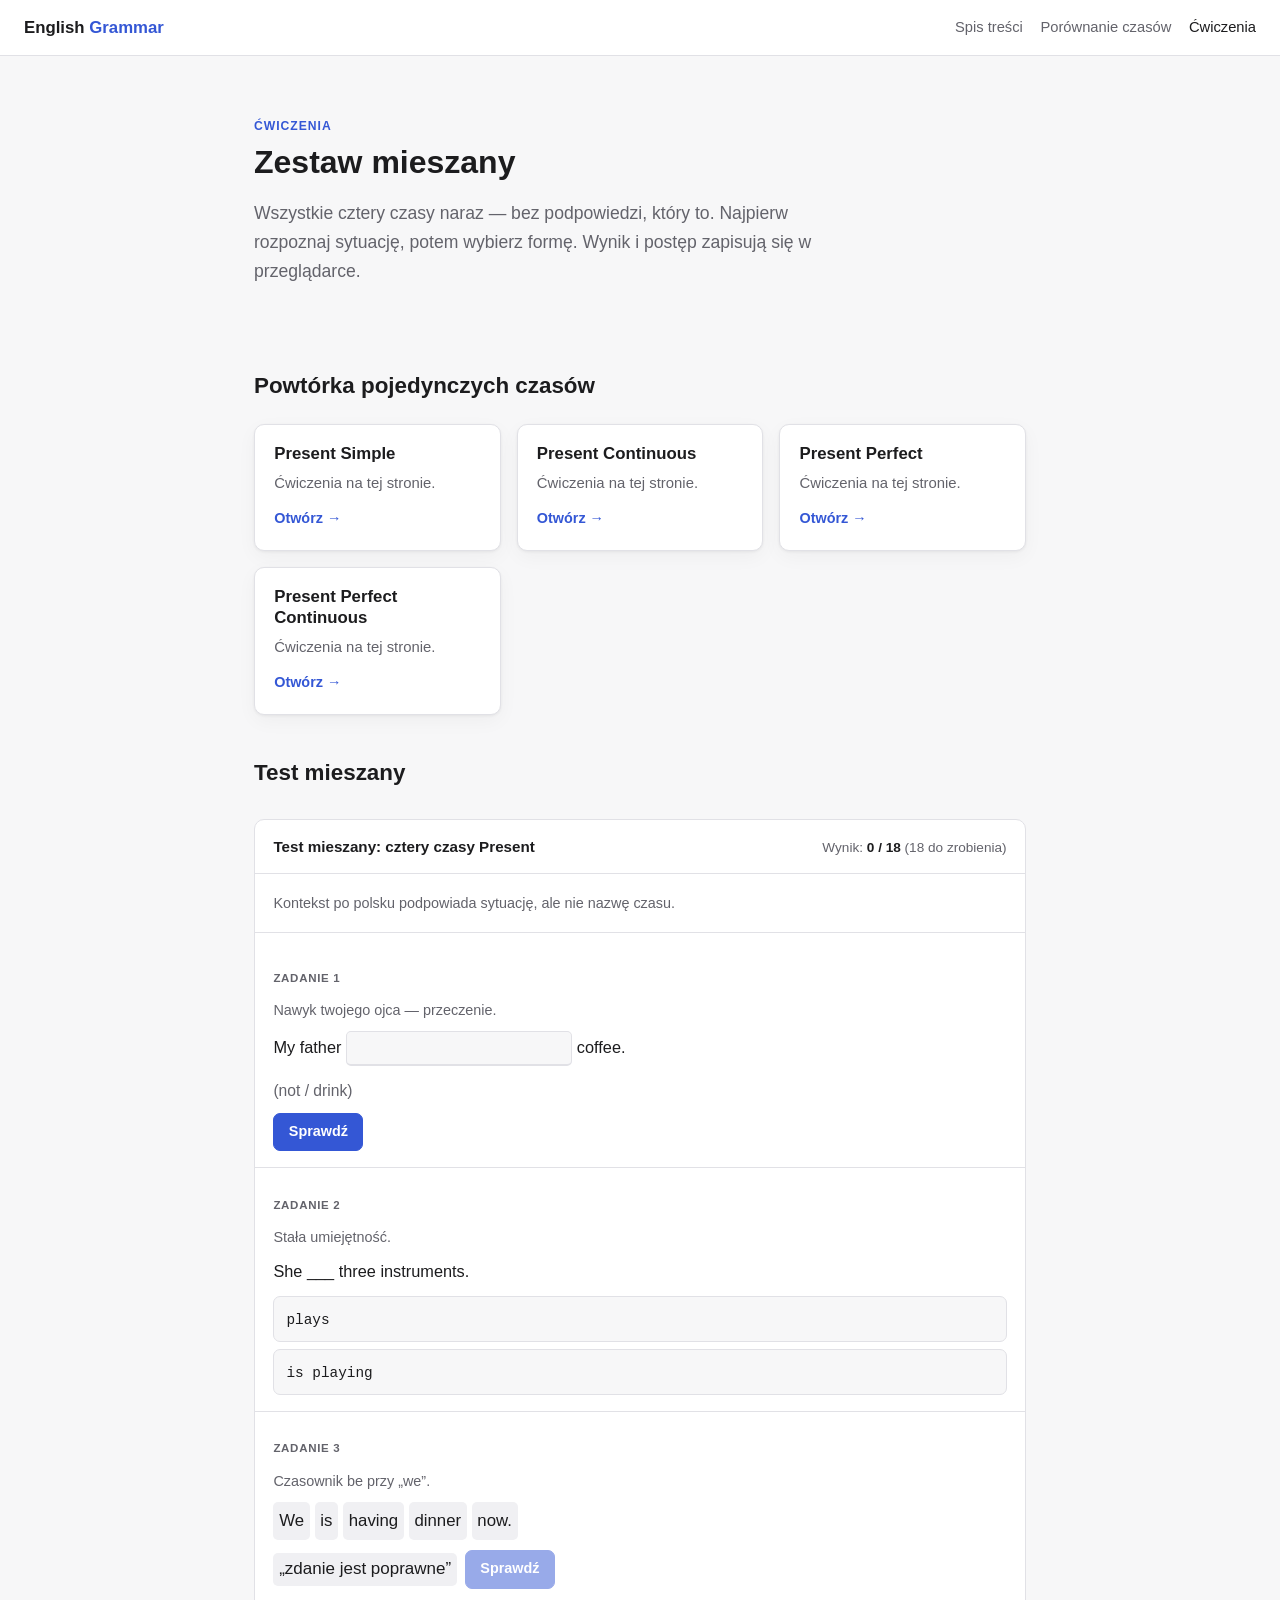
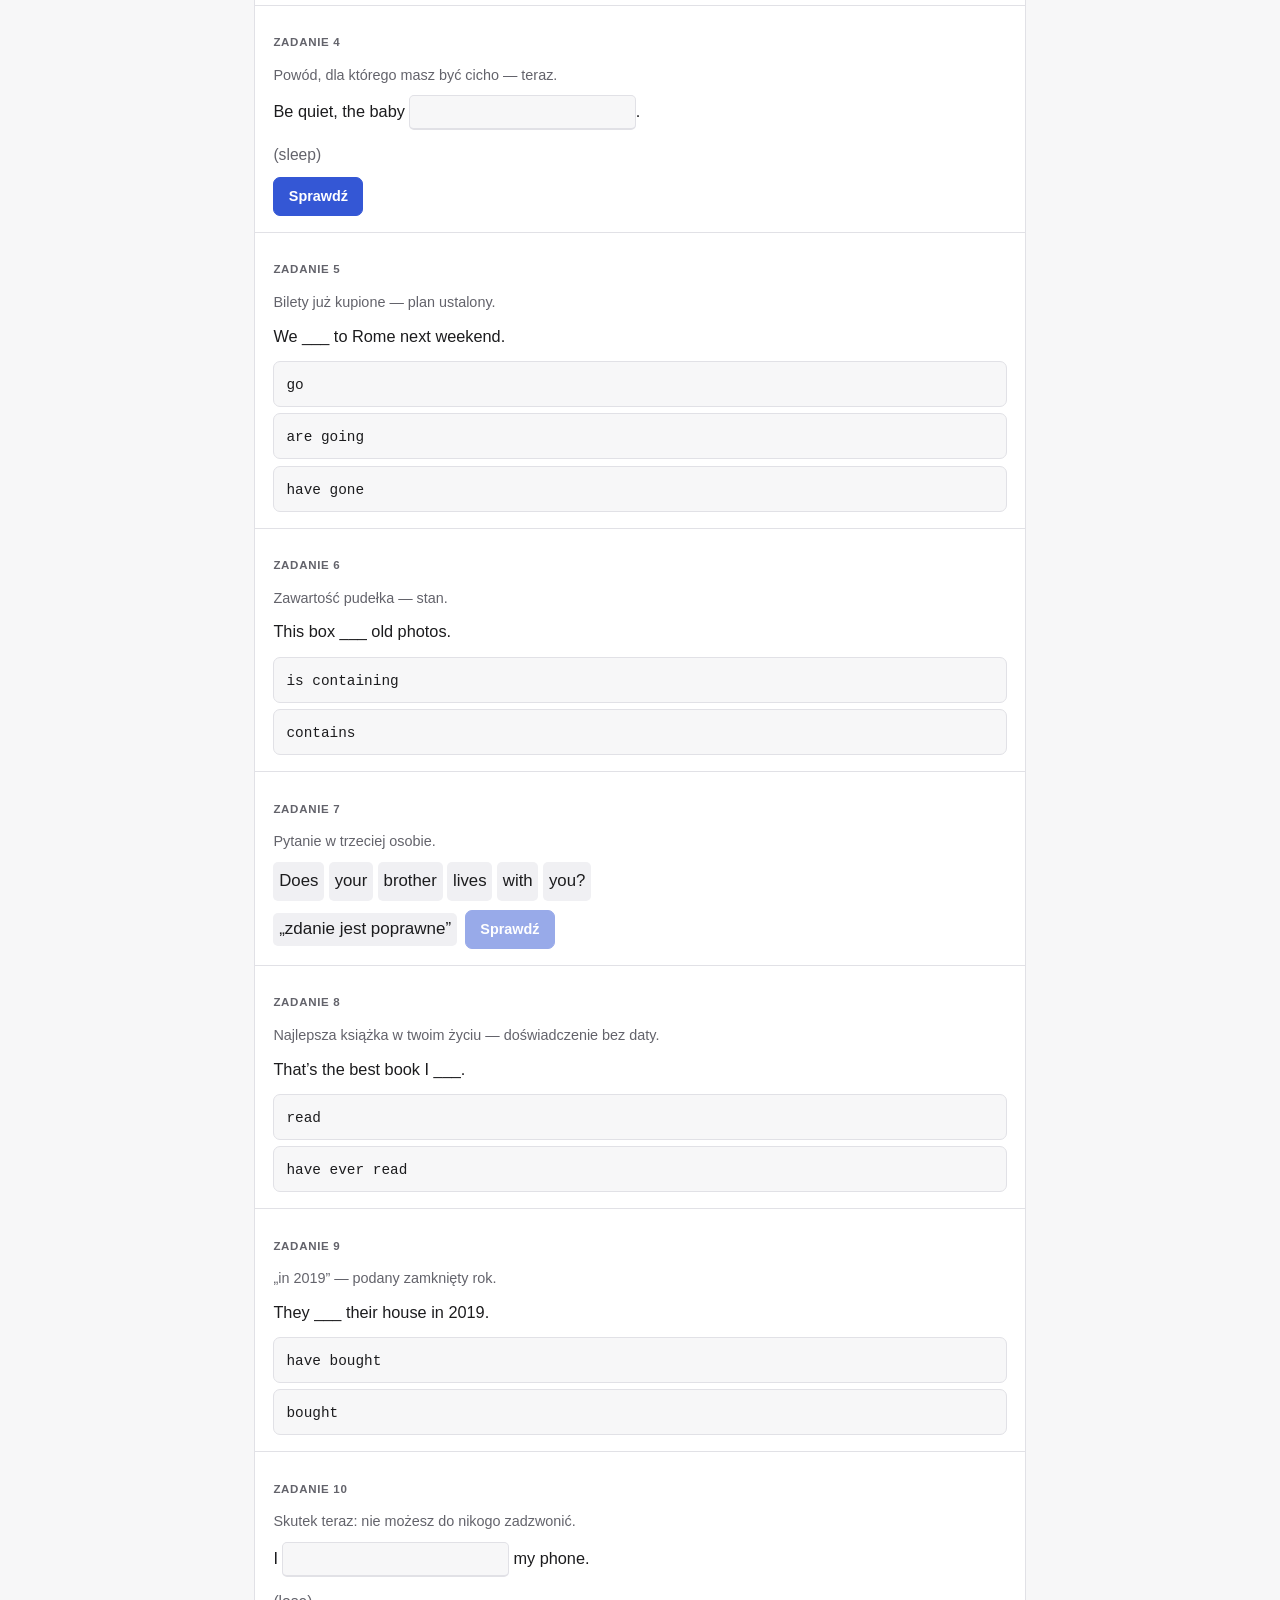
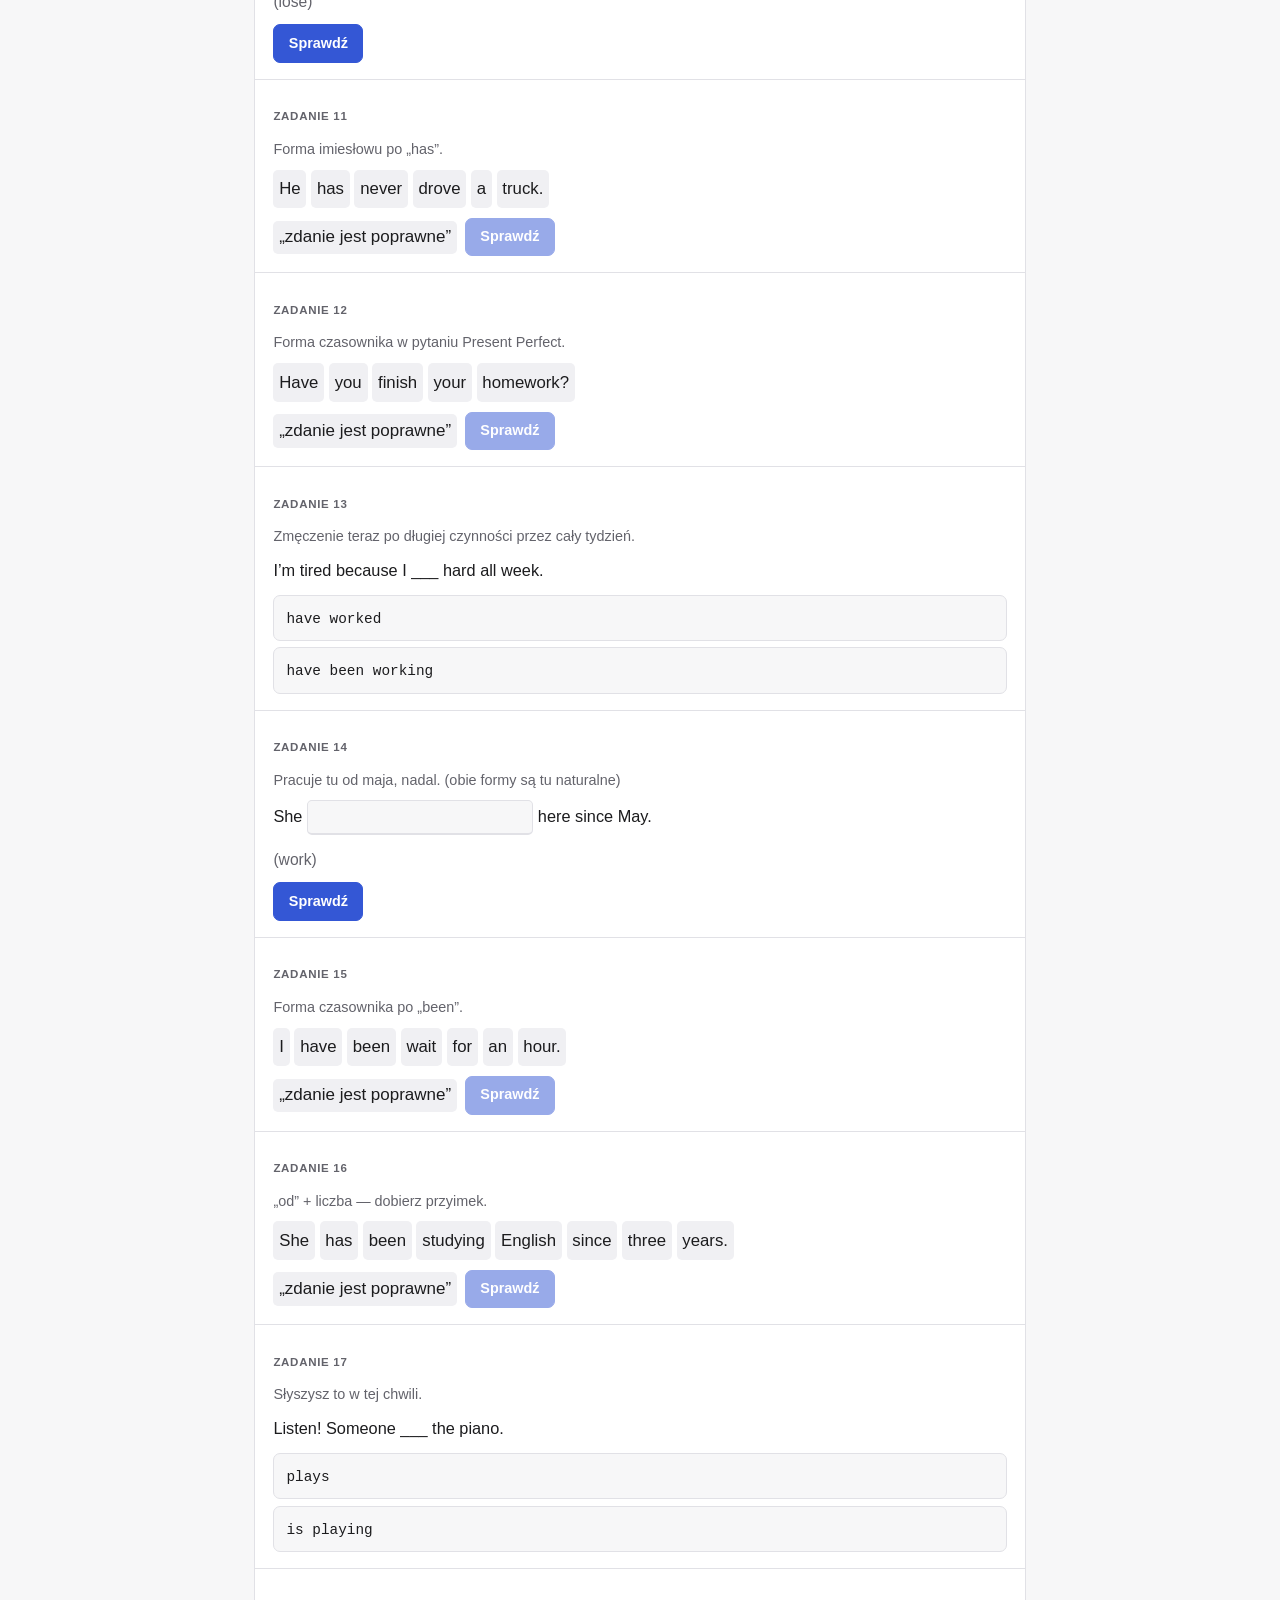
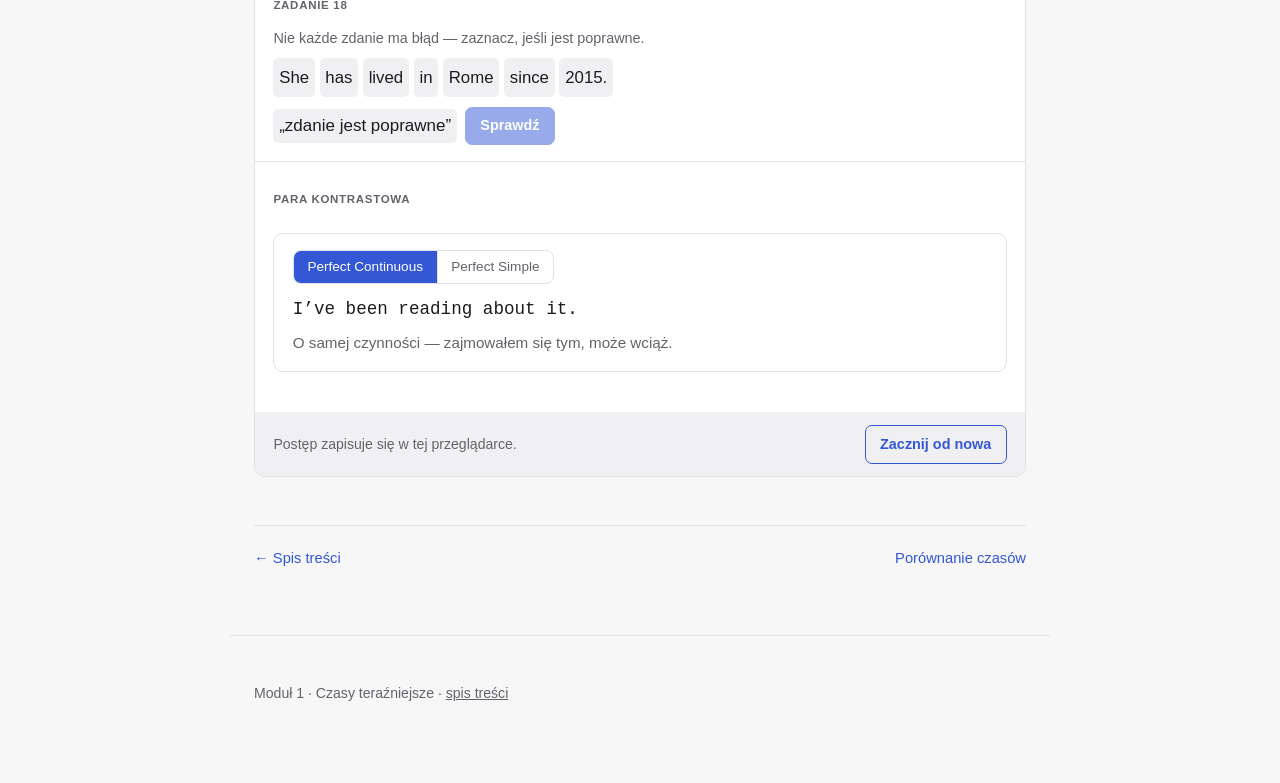
==== cwiczenia.html @ 11decdb0 "Initial: interactive Present tenses module (4 tenses + contrast + practice) Standalone static site f" ====
<!DOCTYPE html>
<html lang="pl">
<head>
<meta charset="UTF-8">
<meta name="viewport" content="width=device-width, initial-scale=1.0">
<title>Ćwiczenia — English Grammar</title>
<meta name="description" content="Zestaw mieszany z czterech czasów Present: luki, wybór czasu z kontekstu i wyłapywanie utrwalonych błędów, z wyjaśnieniem po każdej odpowiedzi.">
<link rel="stylesheet" href="assets/css/style.css">
</head>
<body>

<nav class="topnav">
  <a class="topnav__brand" href="index.html">English <span>Grammar</span></a>
  <div class="topnav__links">
    <a href="index.html">Spis treści</a>
    <a href="czasy/porownanie.html">Porównanie czasów</a>
    <a href="cwiczenia.html" aria-current="page">Ćwiczenia</a>
  </div>
</nav>

<header class="hero">
  <p class="eyebrow">Ćwiczenia</p>
  <h1>Zestaw mieszany</h1>
  <p class="lead">
    Wszystkie cztery czasy naraz — bez podpowiedzi, który to. Najpierw
    rozpoznaj sytuację, potem wybierz formę. Wynik i postęp zapisują się w
    przeglądarce.
  </p>
</header>

<main class="page">

  <h2>Powtórka pojedynczych czasów</h2>
  <div class="card-grid">
    <a class="card" href="czasy/present-simple.html"><h3>Present Simple</h3><p>Ćwiczenia na tej stronie.</p><span class="card__more">Otwórz →</span></a>
    <a class="card" href="czasy/present-continuous.html"><h3>Present Continuous</h3><p>Ćwiczenia na tej stronie.</p><span class="card__more">Otwórz →</span></a>
    <a class="card" href="czasy/present-perfect.html"><h3>Present Perfect</h3><p>Ćwiczenia na tej stronie.</p><span class="card__more">Otwórz →</span></a>
    <a class="card" href="czasy/present-perfect-continuous.html"><h3>Present Perfect Continuous</h3><p>Ćwiczenia na tej stronie.</p><span class="card__more">Otwórz →</span></a>
  </div>

  <h2>Test mieszany</h2>
  <div id="ex"></div>

  <nav class="site-nav">
    <a href="index.html">← Spis treści</a>
    <span class="site-nav__spacer"></span>
    <a href="czasy/porownanie.html">Porównanie czasów</a>
  </nav>

</main>

<footer>
  <p>Moduł 1 · Czasy teraźniejsze · <a href="index.html">spis treści</a></p>
</footer>

<script src="assets/js/timeline.js"></script>
<script src="assets/js/exercises.js"></script>
<script>
EG.mountExercises(document.getElementById('ex'), {
  id: 'mixed-present',
  title: 'Test mieszany: cztery czasy Present',
  intro: 'Kontekst po polsku podpowiada sytuację, ale nie nazwę czasu.',
  items: [
    {
      type: 'gap',
      ctx: 'Nawyk twojego ojca — przeczenie.',
      q: 'My father ___ coffee.',
      hint: '(not / drink)',
      answers: ['doesn’t drink', "doesn't drink", 'does not drink', 'doesnt drink'],
      why: 'Rutyna, trzecia osoba, przeczenie → doesn’t + bezokolicznik.'
    },
    {
      type: 'choice',
      ctx: 'Stała umiejętność.',
      q: 'She ___ three instruments.',
      options: ['plays', 'is playing'],
      answer: 0,
      why: 'Stała cecha, nie czynność w toku → Present Simple.'
    },
    {
      type: 'error',
      ctx: 'Czasownik be przy „we”.',
      sentence: 'We is having dinner now.',
      wrongIndex: 1,
      fix: 'are',
      why: 'we → are. („have dinner” = jeść — tu forma continuous jest w porządku.)'
    },
    {
      type: 'gap',
      ctx: 'Powód, dla którego masz być cicho — teraz.',
      q: 'Be quiet, the baby ___.',
      hint: '(sleep)',
      answers: ['is sleeping', "'s sleeping", 's sleeping'],
      why: 'Czynność w tej chwili → am/is/are + -ing.'
    },
    {
      type: 'choice',
      ctx: 'Bilety już kupione — plan ustalony.',
      q: 'We ___ to Rome next weekend.',
      options: ['go', 'are going', 'have gone'],
      answer: 1,
      why: 'Ustalony plan na najbliższą przyszłość → Present Continuous.'
    },
    {
      type: 'choice',
      ctx: 'Zawartość pudełka — stan.',
      q: 'This box ___ old photos.',
      options: ['is containing', 'contains'],
      answer: 1,
      why: '„contain” to czasownik stanowy — nigdy w formie -ing.'
    },
    {
      type: 'error',
      ctx: 'Pytanie w trzeciej osobie.',
      sentence: 'Does your brother lives with you?',
      wrongIndex: 3,
      fix: 'live',
      why: 'Po „Does” czasownik główny wraca do bezokolicznika bez -s.'
    },
    {
      type: 'choice',
      ctx: 'Najlepsza książka w twoim życiu — doświadczenie bez daty.',
      q: 'That’s the best book I ___.',
      options: ['read', 'have ever read'],
      answer: 1,
      why: 'Po konstrukcji „the best … (that) I …” z doświadczeniem życiowym → Present Perfect.'
    },
    {
      type: 'choice',
      ctx: '„in 2019” — podany zamknięty rok.',
      q: 'They ___ their house in 2019.',
      options: ['have bought', 'bought'],
      answer: 1,
      why: 'Określony moment w przeszłości → Past Simple.'
    },
    {
      type: 'gap',
      ctx: 'Skutek teraz: nie możesz do nikogo zadzwonić.',
      q: 'I ___ my phone.',
      hint: '(lose)',
      answers: ['have lost', "'ve lost", 've lost'],
      why: 'Liczy się skutek w tej chwili → Present Perfect. lose → lost (trzecia forma).'
    },
    {
      type: 'error',
      ctx: 'Forma imiesłowu po „has”.',
      sentence: 'He has never drove a truck.',
      wrongIndex: 3,
      fix: 'driven',
      why: 'drive → drove → driven. Po „has” trzecia forma: driven.'
    },
    {
      type: 'error',
      ctx: 'Forma czasownika w pytaniu Present Perfect.',
      sentence: 'Have you finish your homework?',
      wrongIndex: 2,
      fix: 'finished',
      why: 'Have + you + trzecia forma. „Have you finished…?”'
    },
    {
      type: 'choice',
      ctx: 'Zmęczenie teraz po długiej czynności przez cały tydzień.',
      q: 'I’m tired because I ___ hard all week.',
      options: ['have worked', 'have been working'],
      answer: 1,
      why: 'Nacisk na proces i długość + świeży skutek → Present Perfect Continuous.'
    },
    {
      type: 'gap',
      ctx: 'Pracuje tu od maja, nadal. (obie formy są tu naturalne)',
      q: 'She ___ here since May.',
      hint: '(work)',
      answers: ['has been working', "'s been working", 's been working', 'has worked', "'s worked", 's worked'],
      why: 'Z „work/live/study” + since obie formy są równoważne. Perfect Continuous podkreśla długość.'
    },
    {
      type: 'error',
      ctx: 'Forma czasownika po „been”.',
      sentence: 'I have been wait for an hour.',
      wrongIndex: 3,
      fix: 'waiting',
      why: 'have + been + -ing. „I have been waiting for an hour.”'
    },
    {
      type: 'error',
      ctx: '„od” + liczba — dobierz przyimek.',
      sentence: 'She has been studying English since three years.',
      wrongIndex: 5,
      fix: 'for',
      why: 'for + długość (for three years), since + punkt startu (since 2021).'
    },
    {
      type: 'choice',
      ctx: 'Słyszysz to w tej chwili.',
      q: 'Listen! Someone ___ the piano.',
      options: ['plays', 'is playing'],
      answer: 1,
      why: 'Czynność słyszana teraz → Present Continuous.'
    },
    {
      type: 'error',
      ctx: 'Nie każde zdanie ma błąd — zaznacz, jeśli jest poprawne.',
      sentence: 'She has lived in Rome since 2015.',
      wrongIndex: -1,
      why: 'Poprawne: Present Perfect z „since” dla stanu, który zaczął się w przeszłości i trwa do teraz.'
    },
    {
      type: 'contrast',
      a: { sentence: 'I’ve been reading about it.', meaning: 'O samej czynności — zajmowałem się tym, może wciąż.' },
      b: { sentence: 'I’ve read about it.', meaning: 'Skończone — wiem to, mam wiedzę.' },
      labels: ['Perfect Continuous', 'Perfect Simple']
    }
  ]
});
</script>

</body>
</html>
---- assets/css/style.css ----
/* english-grammar — wspólny arkusz stylów.
 *
 * Czyste statyczne strony, bez build stepu. Ładowany przez każdą stronę
 * jako <link rel="stylesheet" href=".../assets/css/style.css">.
 *
 * Paleta light-first; pełny wariant dark w @media (prefers-color-scheme).
 * Nazwy tokenów zgodne z kontraktem rodziny `learning-materials`
 * (--text, --text-muted, --border, --accent, --bg-elevated, --radius) na
 * wypadek pożyczenia widgetu w przyszłości — ale to nasz plik, nie tamten.
 *
 * Zasada języka: interfejs i wyjaśnienia po polsku, materiał angielski w
 * elementach z lang="en" (blok .eg, tokeny w ćwiczeniach). Nie ma
 * przełącznika PL/EN — obie warstwy są widoczne naraz.
 */

:root {
  --bg: #f7f7f8;
  --bg-elevated: #ffffff;
  --bg-sunken: #f0f0f3;
  --text: #1c1c1e;
  --text-muted: #63636b;
  --border: #e1e1e6;
  --accent: #3457d5;
  --accent-soft: #e7ecfd;
  --good: #1f7a3d;
  --good-soft: #e3f3e9;
  --bad: #c0392b;
  --bad-soft: #fbe9e6;
  --warn: #9a6a12;
  --warn-soft: #fbf1dd;
  --code-bg: #eeeef2;
  --radius: 10px;
  --shadow: 0 1px 3px rgba(0, 0, 0, .06), 0 6px 20px rgba(0, 0, 0, .04);
}

@media (prefers-color-scheme: dark) {
  :root {
    --bg: #141416;
    --bg-elevated: #1d1d21;
    --bg-sunken: #17171a;
    --text: #ececee;
    --text-muted: #a3a3ac;
    --border: #333338;
    --accent: #8098ff;
    --accent-soft: #232a49;
    --good: #5fcf82;
    --good-soft: #17301f;
    --bad: #ff7c70;
    --bad-soft: #34211e;
    --warn: #e0b050;
    --warn-soft: #2f2718;
    --code-bg: #26262b;
    --shadow: 0 1px 3px rgba(0, 0, 0, .3), 0 6px 20px rgba(0, 0, 0, .25);
  }
}

* { box-sizing: border-box; }

html { scroll-behavior: smooth; }

body {
  margin: 0;
  background: var(--bg);
  color: var(--text);
  font-family: -apple-system, "Segoe UI", Roboto, Helvetica, Arial, sans-serif;
  line-height: 1.65;
  font-size: 17px;
  -webkit-text-size-adjust: 100%;
}

a { color: var(--accent); }
a:hover { text-decoration: underline; }

h1, h2, h3 { line-height: 1.25; }

code {
  background: var(--code-bg);
  border-radius: 4px;
  padding: 0.1em 0.4em;
  font-family: "SF Mono", Menlo, Consolas, "Liberation Mono", monospace;
  font-size: 0.86em;
}

:lang(en) { font-style: normal; }

/* ---------- Top navigation ---------- */
.topnav {
  position: sticky;
  top: 0;
  z-index: 50;
  display: flex;
  align-items: center;
  justify-content: space-between;
  gap: 0.6rem 1.25rem;
  padding: 0.85rem 1.5rem;
  background: var(--bg-elevated);
  border-bottom: 1px solid var(--border);
  flex-wrap: wrap;
}

.topnav__brand {
  font-weight: 700;
  text-decoration: none;
  color: var(--text);
  font-size: 1.05rem;
}

.topnav__brand span { color: var(--accent); }

.topnav__links {
  display: flex;
  gap: 1.1rem;
  font-size: 0.92rem;
  flex-wrap: wrap;
}

.topnav__links a {
  color: var(--text-muted);
  text-decoration: none;
}

.topnav__links a:hover,
.topnav__links a[aria-current="page"] { color: var(--text); }

/* ---------- Layout ---------- */
.hero {
  max-width: 820px;
  margin: 0 auto;
  padding: 3rem 1.5rem 1rem;
}

.hero h1 {
  font-size: 2rem;
  margin: 0 0 0.6rem;
}

.lead {
  font-size: 1.1rem;
  color: var(--text-muted);
  max-width: 62ch;
}

.eyebrow {
  display: inline-block;
  font-size: 0.76rem;
  text-transform: uppercase;
  letter-spacing: 0.08em;
  color: var(--accent);
  font-weight: 700;
  margin-bottom: 0.35rem;
}

.page {
  max-width: 820px;
  margin: 0 auto;
  padding: 0.5rem 1.5rem 4rem;
}

.page h2 {
  font-size: 1.4rem;
  margin-top: 2.75rem;
}

.page h3 {
  font-size: 1.08rem;
  margin-top: 1.75rem;
}

.muted { color: var(--text-muted); }

hr {
  border: 0;
  border-top: 1px solid var(--border);
  margin: 2.5rem 0;
}

/* ---------- Cards (table of contents) ---------- */
.card-grid {
  display: grid;
  grid-template-columns: repeat(auto-fit, minmax(240px, 1fr));
  gap: 1rem;
  margin: 1.5rem 0;
}

.card {
  display: flex;
  flex-direction: column;
  background: var(--bg-elevated);
  border: 1px solid var(--border);
  border-radius: var(--radius);
  padding: 1.2rem;
  box-shadow: var(--shadow);
  text-decoration: none;
  color: inherit;
}

a.card:hover {
  border-color: var(--accent);
  text-decoration: none;
}

.card h3 {
  margin: 0 0 0.35rem;
  font-size: 1.05rem;
}

.card p {
  margin: 0;
  font-size: 0.93rem;
  color: var(--text-muted);
}

.card .card__more {
  margin-top: auto;
  padding-top: 0.75rem;
  color: var(--accent);
  font-size: 0.9rem;
  font-weight: 600;
}

.badge {
  display: inline-block;
  font-size: 0.68rem;
  text-transform: uppercase;
  letter-spacing: 0.05em;
  background: var(--accent-soft);
  color: var(--accent);
  padding: 0.15rem 0.55rem;
  border-radius: 999px;
  margin-bottom: 0.55rem;
  align-self: flex-start;
}

/* ---------- English example block ---------- */
.eg {
  margin: 0.9rem 0;
  padding: 0.7rem 0.95rem;
  background: var(--accent-soft);
  border-left: 3px solid var(--accent);
  border-radius: 0 6px 6px 0;
}

.eg + .eg { margin-top: 0.4rem; }

.eg__tag {
  display: inline-block;
  font-size: 0.62rem;
  font-weight: 700;
  letter-spacing: 0.06em;
  color: var(--accent);
  border: 1px solid currentColor;
  border-radius: 3px;
  padding: 0 0.25rem;
  margin-right: 0.5rem;
  vertical-align: 0.12em;
}

.eg [lang="en"] { font-size: 1.03rem; }

.eg__pl {
  display: block;
  margin-top: 0.2rem;
  font-size: 0.85rem;
  color: var(--text-muted);
}

.eg mark {
  background: transparent;
  color: inherit;
  font-weight: 700;
  border-bottom: 2px solid var(--accent);
}

/* ---------- Rule / pitfall callouts ---------- */
.rule,
.pitfall {
  margin: 1.5rem 0;
  padding: 0.9rem 1.1rem;
  border-radius: var(--radius);
  border: 1px solid var(--border);
  border-left-width: 4px;
}

.rule {
  background: var(--bg-elevated);
  border-left-color: var(--accent);
}

.pitfall {
  background: var(--warn-soft);
  border-left-color: var(--warn);
}

.rule__label,
.pitfall__label {
  margin: 0 0 0.4rem;
  font-size: 0.72rem;
  font-weight: 700;
  text-transform: uppercase;
  letter-spacing: 0.07em;
}

.rule__label { color: var(--accent); }
.pitfall__label { color: var(--warn); }

.rule p:last-child,
.pitfall p:last-child { margin-bottom: 0; }

.bad {
  color: var(--bad);
  text-decoration: line-through;
  text-decoration-thickness: 1px;
}

.good {
  color: var(--good);
  font-weight: 600;
}

.pitfall__why {
  font-size: 0.9rem;
  color: var(--text-muted);
  margin-top: 0.5rem;
}

/* ---------- Form tables ---------- */
.form-table {
  margin: 1.25rem 0;
  overflow-x: auto;
  border: 1px solid var(--border);
  border-radius: var(--radius);
}

.form-table table {
  border-collapse: collapse;
  width: 100%;
  min-width: 460px;
  font-size: 0.95rem;
}

.form-table th,
.form-table td {
  text-align: left;
  padding: 0.6rem 0.85rem;
  border-bottom: 1px solid var(--border);
}

.form-table thead th {
  background: var(--bg-sunken);
  font-size: 0.78rem;
  text-transform: uppercase;
  letter-spacing: 0.05em;
  color: var(--text-muted);
}

.form-table tbody tr:last-child td { border-bottom: 0; }

.form-table td[lang="en"],
.form-table th[lang="en"] {
  font-family: "SF Mono", Menlo, Consolas, "Liberation Mono", monospace;
  font-size: 0.88rem;
}

.form-table mark {
  background: var(--accent-soft);
  color: var(--accent);
  border-radius: 3px;
  padding: 0 0.2em;
  font-weight: 700;
}

/* ---------- Segmented control ---------- */
.seg {
  display: inline-flex;
  border: 1px solid var(--border);
  border-radius: 8px;
  overflow: hidden;
  flex-wrap: wrap;
  background: var(--bg-elevated);
}

.seg button {
  appearance: none;
  border: 0;
  border-right: 1px solid var(--border);
  background: transparent;
  color: var(--text-muted);
  font: inherit;
  font-size: 0.85rem;
  padding: 0.4rem 0.85rem;
  cursor: pointer;
  line-height: 1.4;
}

.seg button:last-child { border-right: 0; }
.seg button:hover { color: var(--text); }

.seg button.is-active {
  background: var(--accent);
  color: #fff;
}

.seg button:focus-visible {
  outline: 2px solid var(--accent);
  outline-offset: -2px;
}

/* ---------- Timeline widget ---------- */
.timeline {
  margin: 1.75rem 0;
  border: 1px solid var(--border);
  border-radius: var(--radius);
  background: var(--bg-elevated);
  overflow: hidden;
}

.timeline__bar {
  padding: 0.8rem 1.1rem;
  border-bottom: 1px solid var(--border);
  display: flex;
  flex-wrap: wrap;
  gap: 0.5rem 0.9rem;
  align-items: center;
  justify-content: space-between;
}

.timeline__bar p {
  margin: 0;
  font-weight: 700;
  font-size: 0.9rem;
}

.timeline__stage {
  padding: 0.5rem 0.75rem 0;
  background: var(--bg-sunken);
}

.timeline__stage svg {
  display: block;
  width: 100%;
  height: auto;
}

.timeline__caption {
  padding: 0.85rem 1.1rem 1rem;
  font-size: 0.92rem;
}

.timeline__caption p { margin: 0 0 0.35rem; }
.timeline__caption p:last-child { margin-bottom: 0; }

.timeline__caption [lang="en"] {
  color: var(--text-muted);
  font-size: 0.9rem;
}

/* SVG primitives, themed */
.tl-axis { stroke: var(--text-muted); stroke-width: 2; }
.tl-now { stroke: var(--text); stroke-width: 1.5; stroke-dasharray: 4 4; }
.tl-label { fill: var(--text-muted); font-size: 12px; font-weight: 700; letter-spacing: 0.04em; }
.tl-now-label { fill: var(--text); font-size: 12px; font-weight: 700; }
.tl-mark { fill: var(--accent); }
.tl-mark-stroke { stroke: var(--accent); fill: none; stroke-width: 3; }
.tl-band { fill: var(--accent); opacity: 0.16; }
.tl-band-edge { stroke: var(--accent); stroke-width: 2; fill: none; }
.tl-ghost { fill: var(--accent); opacity: 0.45; }
.tl-hint { fill: var(--text-muted); font-size: 11px; font-style: italic; }

.tl-art { transition: opacity 0.18s ease; }

/* ---------- Exercise engine ---------- */
.exercise {
  margin: 2rem 0;
  border: 1px solid var(--border);
  border-radius: var(--radius);
  background: var(--bg-elevated);
  overflow: hidden;
}

.exercise__head {
  padding: 0.85rem 1.15rem;
  border-bottom: 1px solid var(--border);
  display: flex;
  flex-wrap: wrap;
  align-items: baseline;
  justify-content: space-between;
  gap: 0.4rem 1rem;
}

.exercise__head h3,
.exercise__head p.exercise__title {
  margin: 0;
  font-size: 0.95rem;
  font-weight: 700;
}

.ex-score {
  font-size: 0.85rem;
  color: var(--text-muted);
  font-variant-numeric: tabular-nums;
}

.ex-score b { color: var(--text); }

.ex-item {
  padding: 1rem 1.15rem;
  border-bottom: 1px solid var(--border);
}

.ex-item:last-child { border-bottom: 0; }

.ex-num {
  font-size: 0.72rem;
  font-weight: 700;
  color: var(--text-muted);
  letter-spacing: 0.06em;
}

.ex-ctx {
  margin: 0.15rem 0 0.5rem;
  font-size: 0.9rem;
  color: var(--text-muted);
}

.ex-q {
  margin: 0.15rem 0 0.7rem;
  font-size: 1.02rem;
}

.ex-q [lang="en"] { font-weight: 500; }

.ex-blank {
  display: inline-block;
  min-width: 6.5rem;
  font: inherit;
  padding: 0.15rem 0.45rem;
  border: 1px solid var(--border);
  border-bottom-width: 2px;
  border-radius: 5px;
  background: var(--bg);
  color: var(--text);
}

.ex-blank:focus-visible {
  outline: 2px solid var(--accent);
  outline-offset: 1px;
}

.ex-hint { color: var(--text-muted); font-size: 0.92em; }

/* option buttons (choice) */
.ex-options {
  display: flex;
  flex-direction: column;
  gap: 0.4rem;
  margin: 0.2rem 0 0;
}

.ex-option {
  appearance: none;
  text-align: left;
  font: inherit;
  padding: 0.5rem 0.75rem;
  border: 1px solid var(--border);
  border-radius: 7px;
  background: var(--bg);
  color: var(--text);
  cursor: pointer;
}

.ex-option [lang="en"] { font-family: "SF Mono", Menlo, Consolas, monospace; font-size: 0.9rem; }

.ex-option:hover:not(:disabled) { border-color: var(--accent); }
.ex-option:focus-visible { outline: 2px solid var(--accent); outline-offset: 1px; }
.ex-option:disabled { cursor: default; }

.ex-option.is-picked { border-color: var(--accent); }
.ex-option.is-correct { border-color: var(--good); background: var(--good-soft); }
.ex-option.is-wrong { border-color: var(--bad); background: var(--bad-soft); }

/* clickable tokens (error) */
.ex-tokens {
  margin: 0.2rem 0 0.6rem;
  font-size: 1.05rem;
  line-height: 2;
}

.ex-token {
  appearance: none;
  font: inherit;
  border: 1px solid transparent;
  border-radius: 5px;
  padding: 0.1rem 0.3rem;
  background: var(--bg-sunken);
  color: var(--text);
  cursor: pointer;
}

.ex-token:hover:not(:disabled) { border-color: var(--accent); }
.ex-token:focus-visible { outline: 2px solid var(--accent); outline-offset: 1px; }
.ex-token.is-picked { border-color: var(--accent); background: var(--accent-soft); }
.ex-token.is-target { border-color: var(--good); background: var(--good-soft); }
.ex-token.is-miss { border-color: var(--bad); background: var(--bad-soft); }
.ex-token:disabled { cursor: default; }

.ex-actions {
  display: flex;
  flex-wrap: wrap;
  gap: 0.5rem;
  align-items: center;
  margin-top: 0.5rem;
}

.ex-btn {
  appearance: none;
  font: inherit;
  font-size: 0.9rem;
  font-weight: 600;
  padding: 0.4rem 0.9rem;
  border: 1px solid var(--accent);
  border-radius: 7px;
  background: var(--accent);
  color: #fff;
  cursor: pointer;
}

.ex-btn:hover { filter: brightness(1.05); }
.ex-btn:focus-visible { outline: 2px solid var(--accent); outline-offset: 2px; }
.ex-btn:disabled { opacity: 0.5; cursor: default; }

.ex-btn--ghost {
  background: transparent;
  color: var(--accent);
}

.ex-feedback {
  margin-top: 0.6rem;
  font-size: 0.93rem;
  padding: 0.6rem 0.8rem;
  border-radius: 7px;
}

.ex-feedback.is-correct { background: var(--good-soft); color: var(--good); }
.ex-feedback.is-wrong { background: var(--bad-soft); color: var(--bad); }

.ex-feedback strong { display: block; margin-bottom: 0.15rem; }

.ex-why {
  margin-top: 0.4rem;
  color: var(--text);
  font-size: 0.92rem;
}

.ex-why [lang="en"] {
  font-family: "SF Mono", Menlo, Consolas, monospace;
  font-size: 0.88rem;
}

.ex-foot {
  padding: 0.8rem 1.15rem;
  display: flex;
  flex-wrap: wrap;
  gap: 0.6rem 1rem;
  align-items: center;
  justify-content: space-between;
  background: var(--bg-sunken);
}

.ex-foot p { margin: 0; font-size: 0.88rem; color: var(--text-muted); }

/* ---------- Contrast pair widget ---------- */
.contrast {
  margin: 1.5rem 0;
  border: 1px solid var(--border);
  border-radius: var(--radius);
  background: var(--bg-elevated);
  padding: 1rem 1.15rem;
}

.contrast__sentence {
  font-size: 1.1rem;
  margin: 0.7rem 0 0.4rem;
  font-family: "SF Mono", Menlo, Consolas, monospace;
}

.contrast__meaning {
  margin: 0;
  color: var(--text-muted);
  font-size: 0.95rem;
}

.contrast__note {
  margin: 0.7rem 0 0;
  font-size: 0.85rem;
  color: var(--text-muted);
}

/* ---------- Site navigation (prev / next) ---------- */
.site-nav {
  display: flex;
  flex-wrap: wrap;
  gap: 0.75rem;
  justify-content: space-between;
  margin: 3rem 0 0;
  padding-top: 1.25rem;
  border-top: 1px solid var(--border);
  font-size: 0.92rem;
}

.site-nav a { text-decoration: none; color: var(--accent); }
.site-nav a:hover { text-decoration: underline; }
.site-nav .site-nav__spacer { flex: 1; }

/* ---------- Footer ---------- */
footer {
  max-width: 820px;
  margin: 0 auto;
  padding: 2rem 1.5rem 4rem;
  color: var(--text-muted);
  font-size: 0.88rem;
  border-top: 1px solid var(--border);
}

footer a { color: var(--text-muted); }

/* ---------- Reduced motion ---------- */
@media (prefers-reduced-motion: reduce) {
  html { scroll-behavior: auto; }
  .tl-art { transition: none; }
  * { transition-duration: 0.01ms !important; animation-duration: 0.01ms !important; }
}
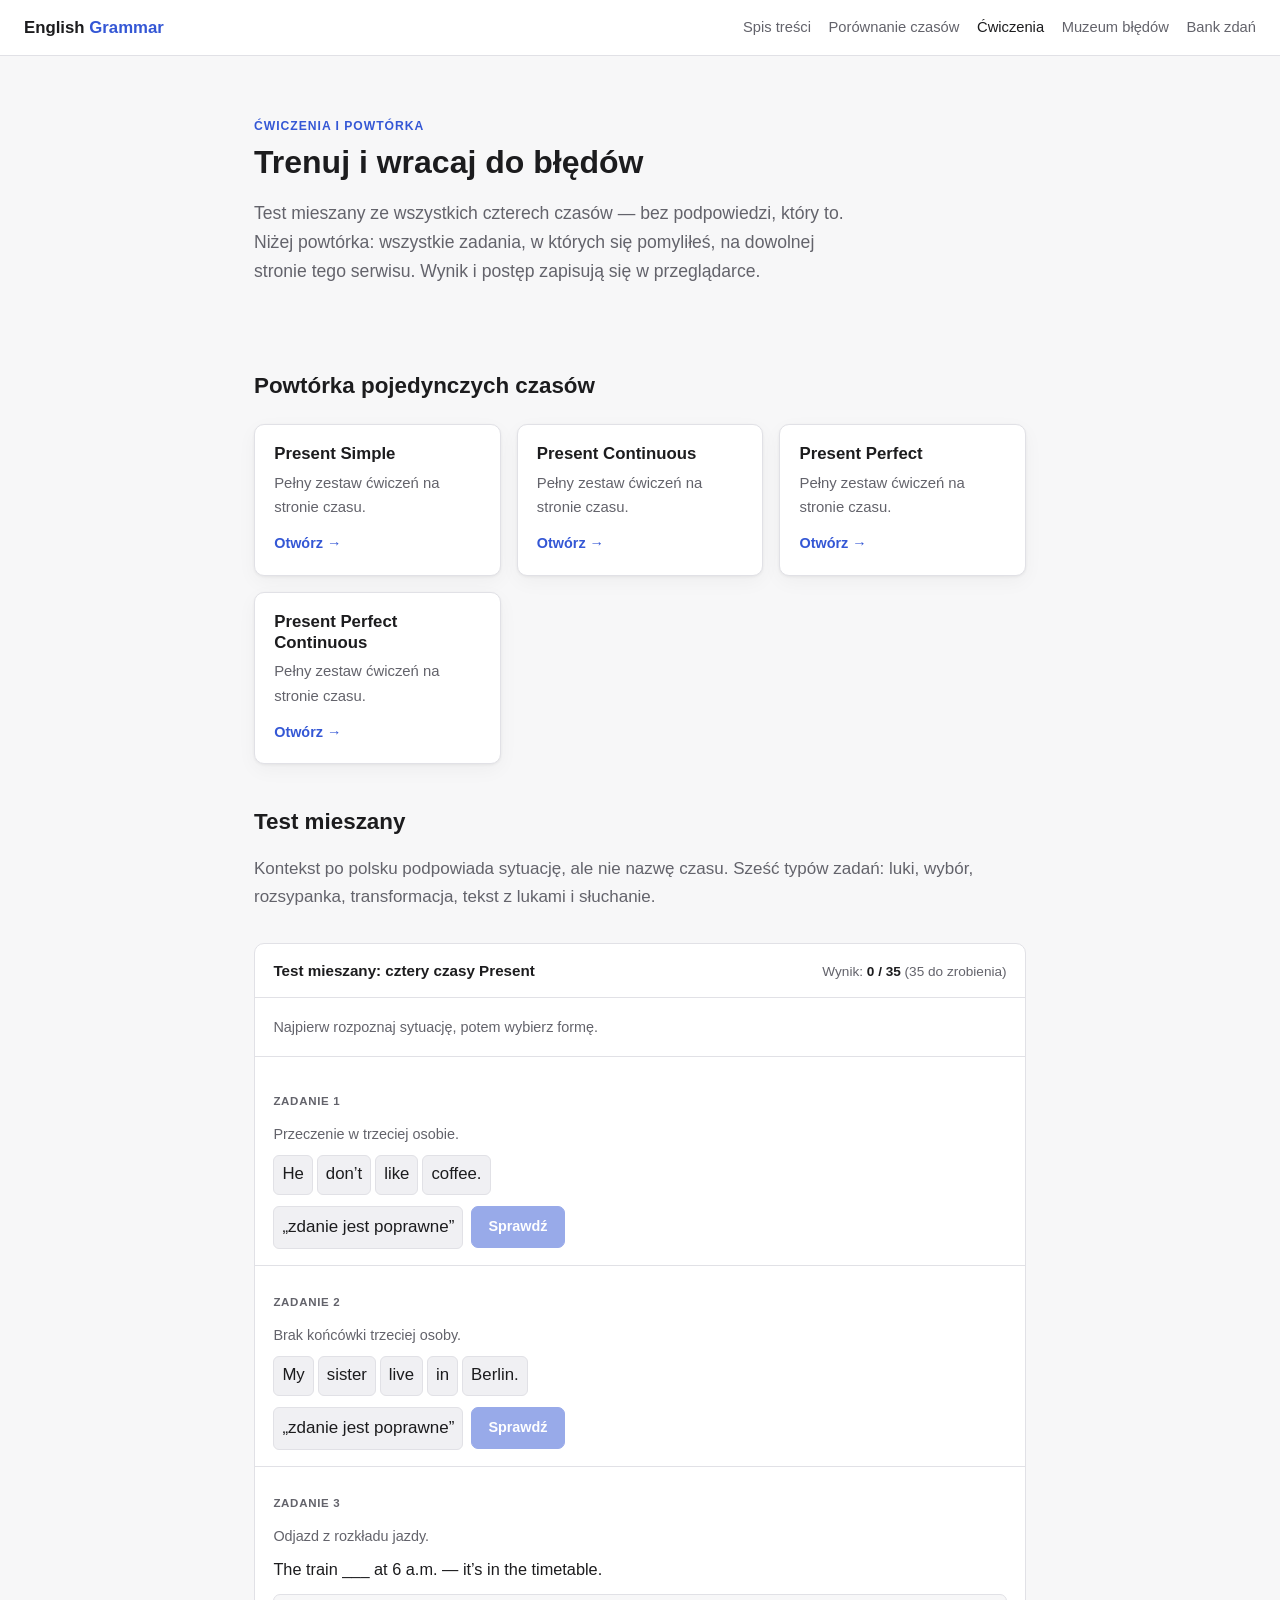
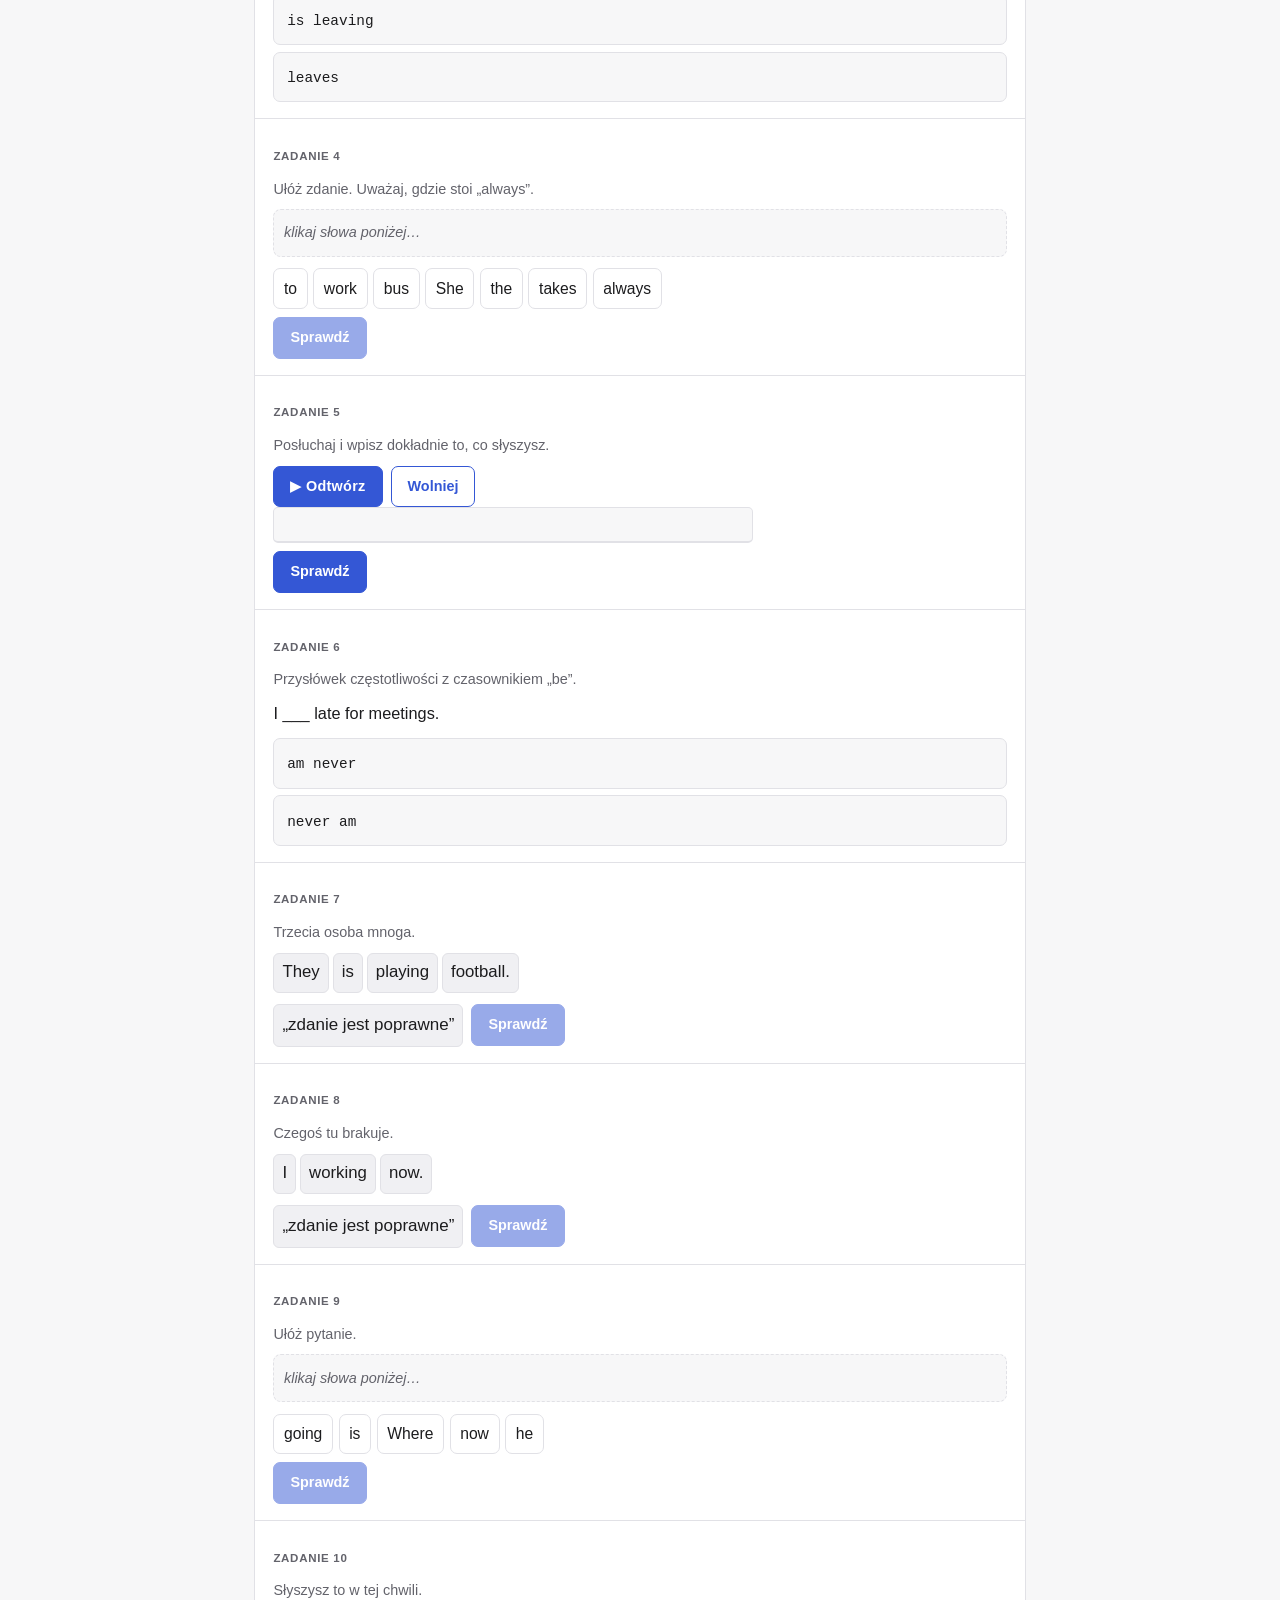
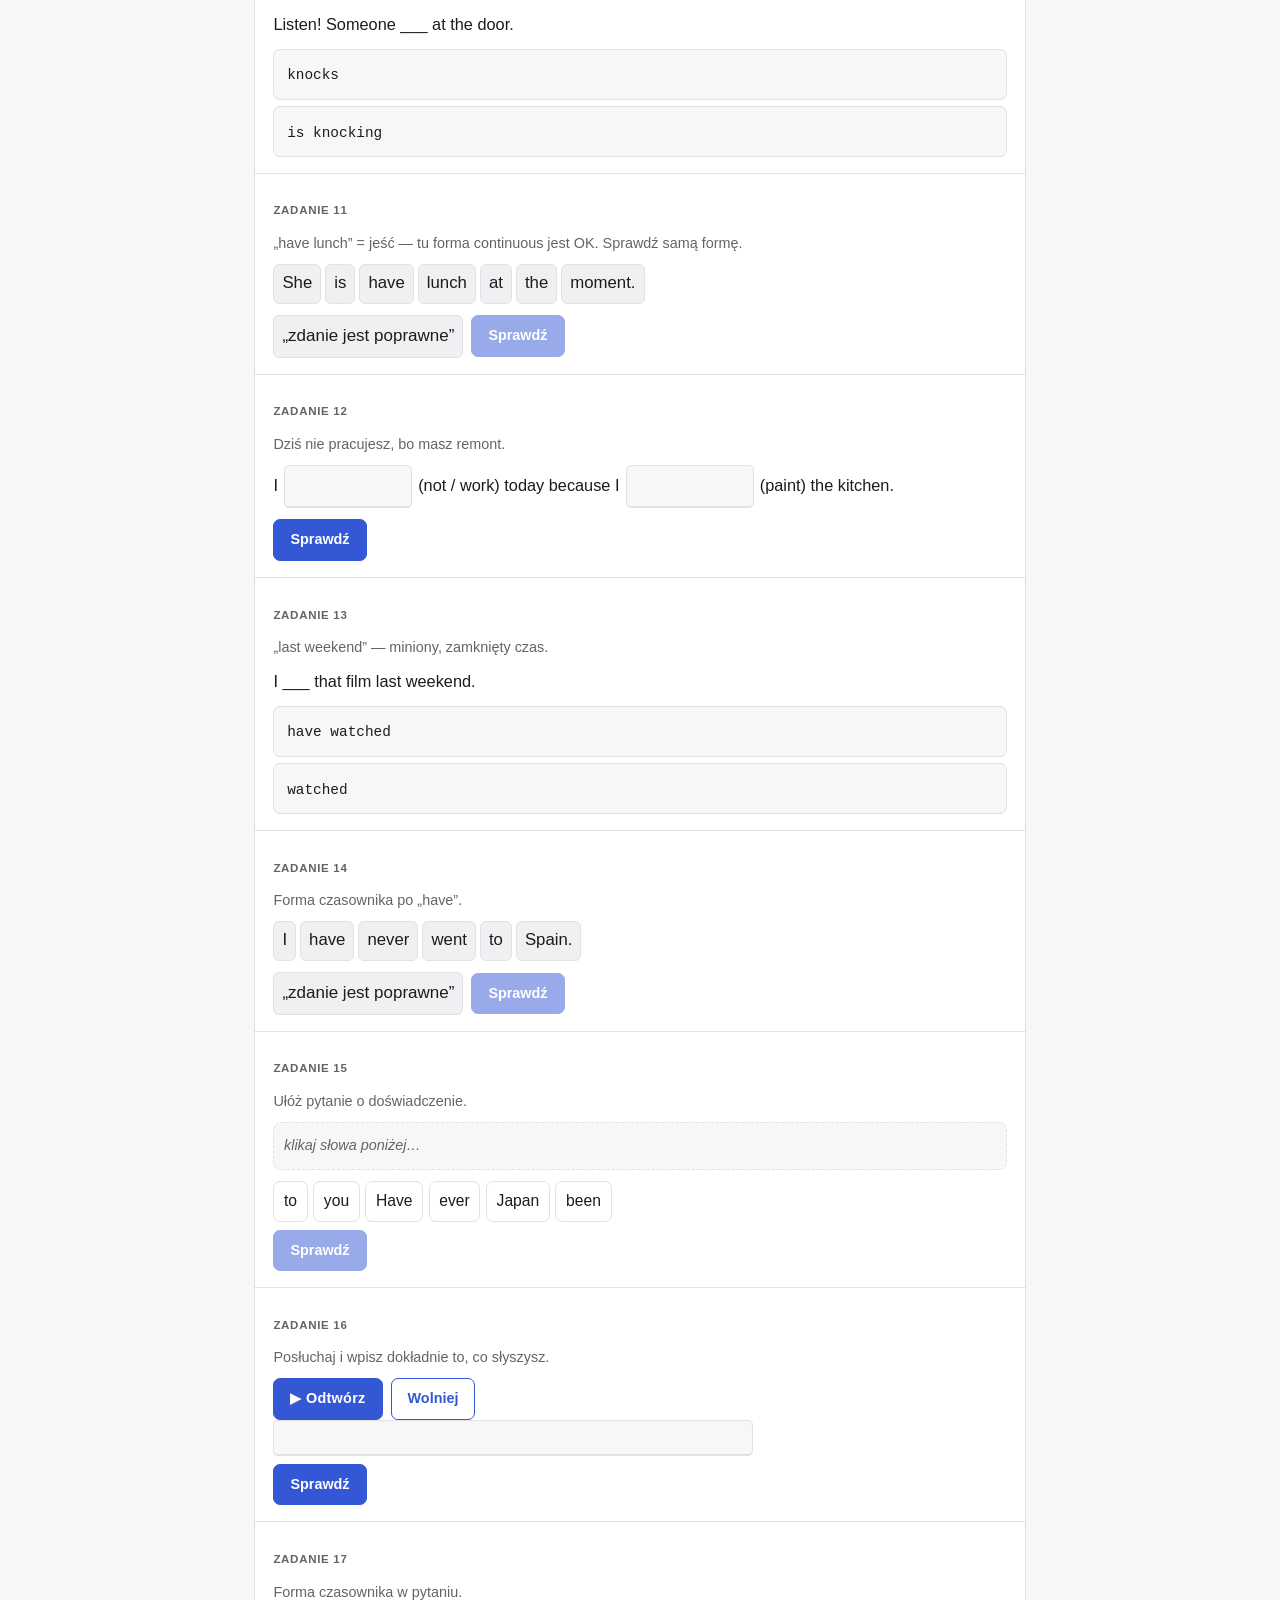
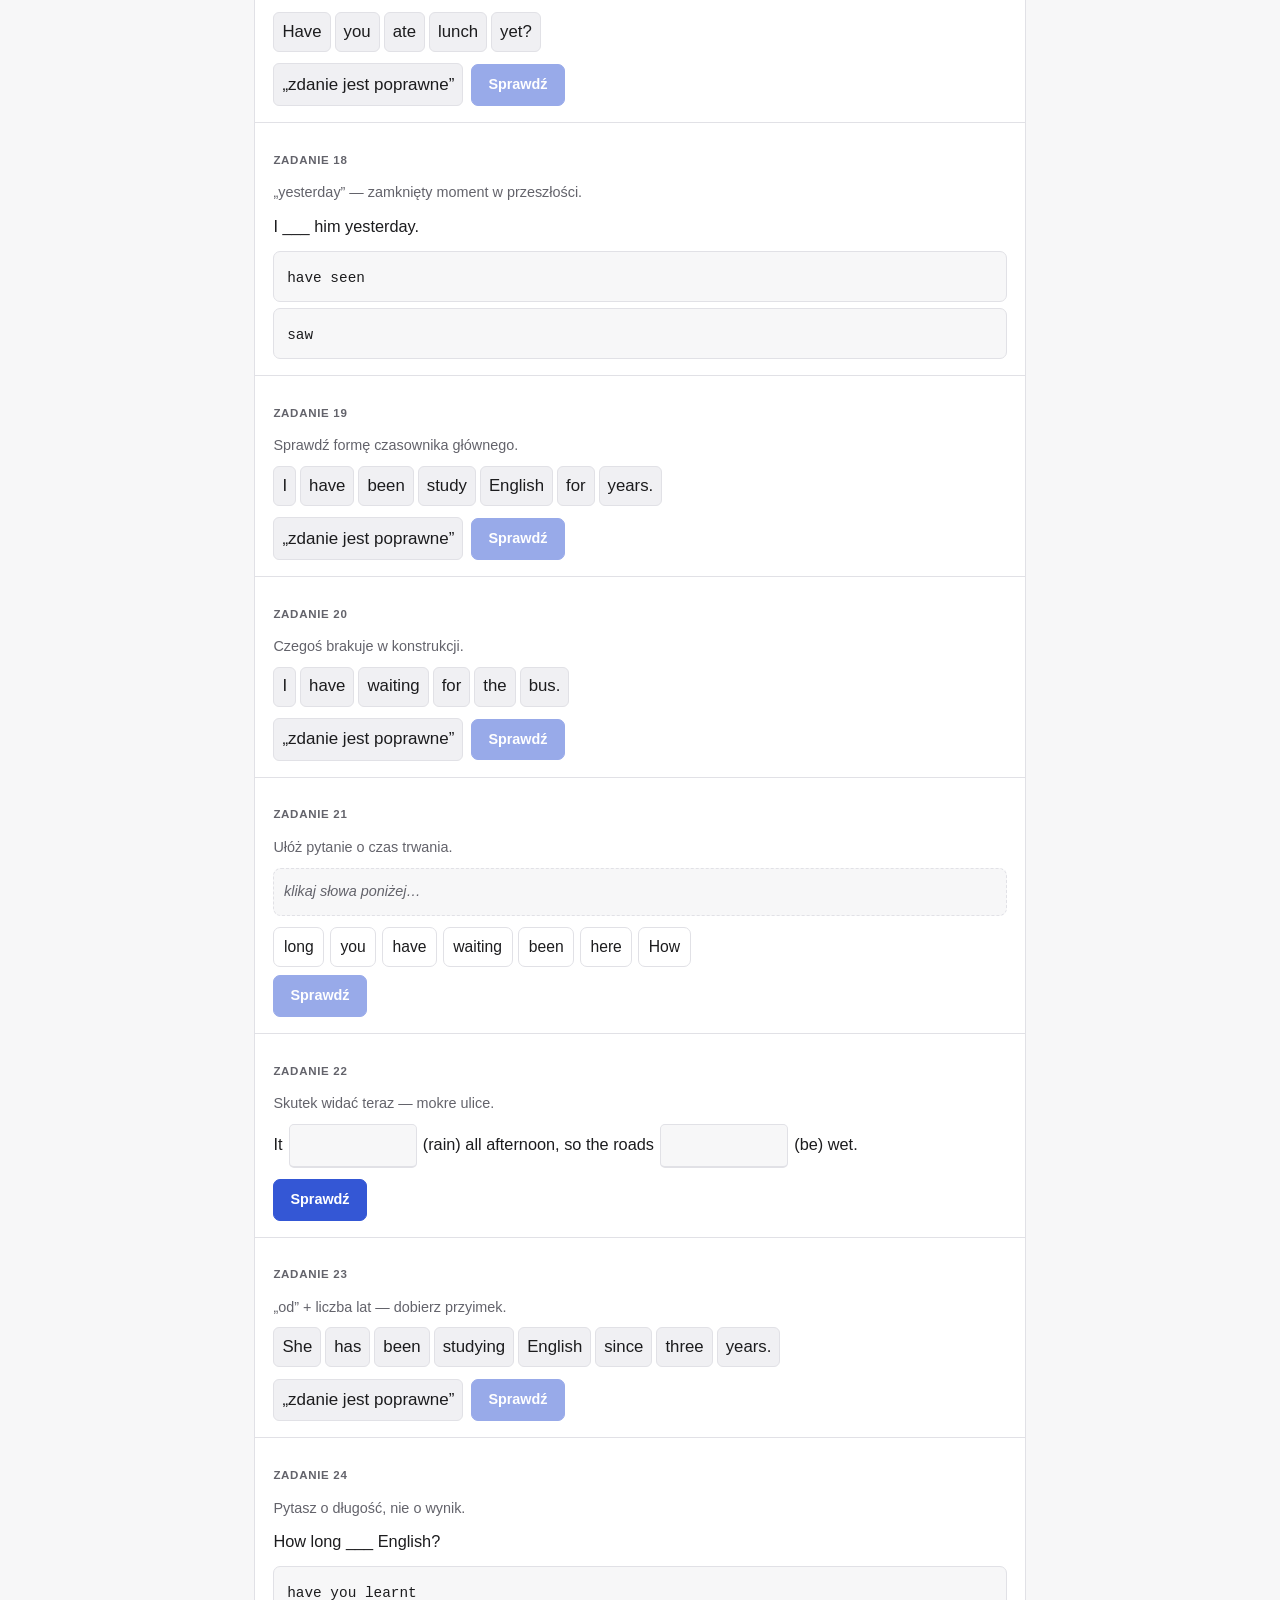
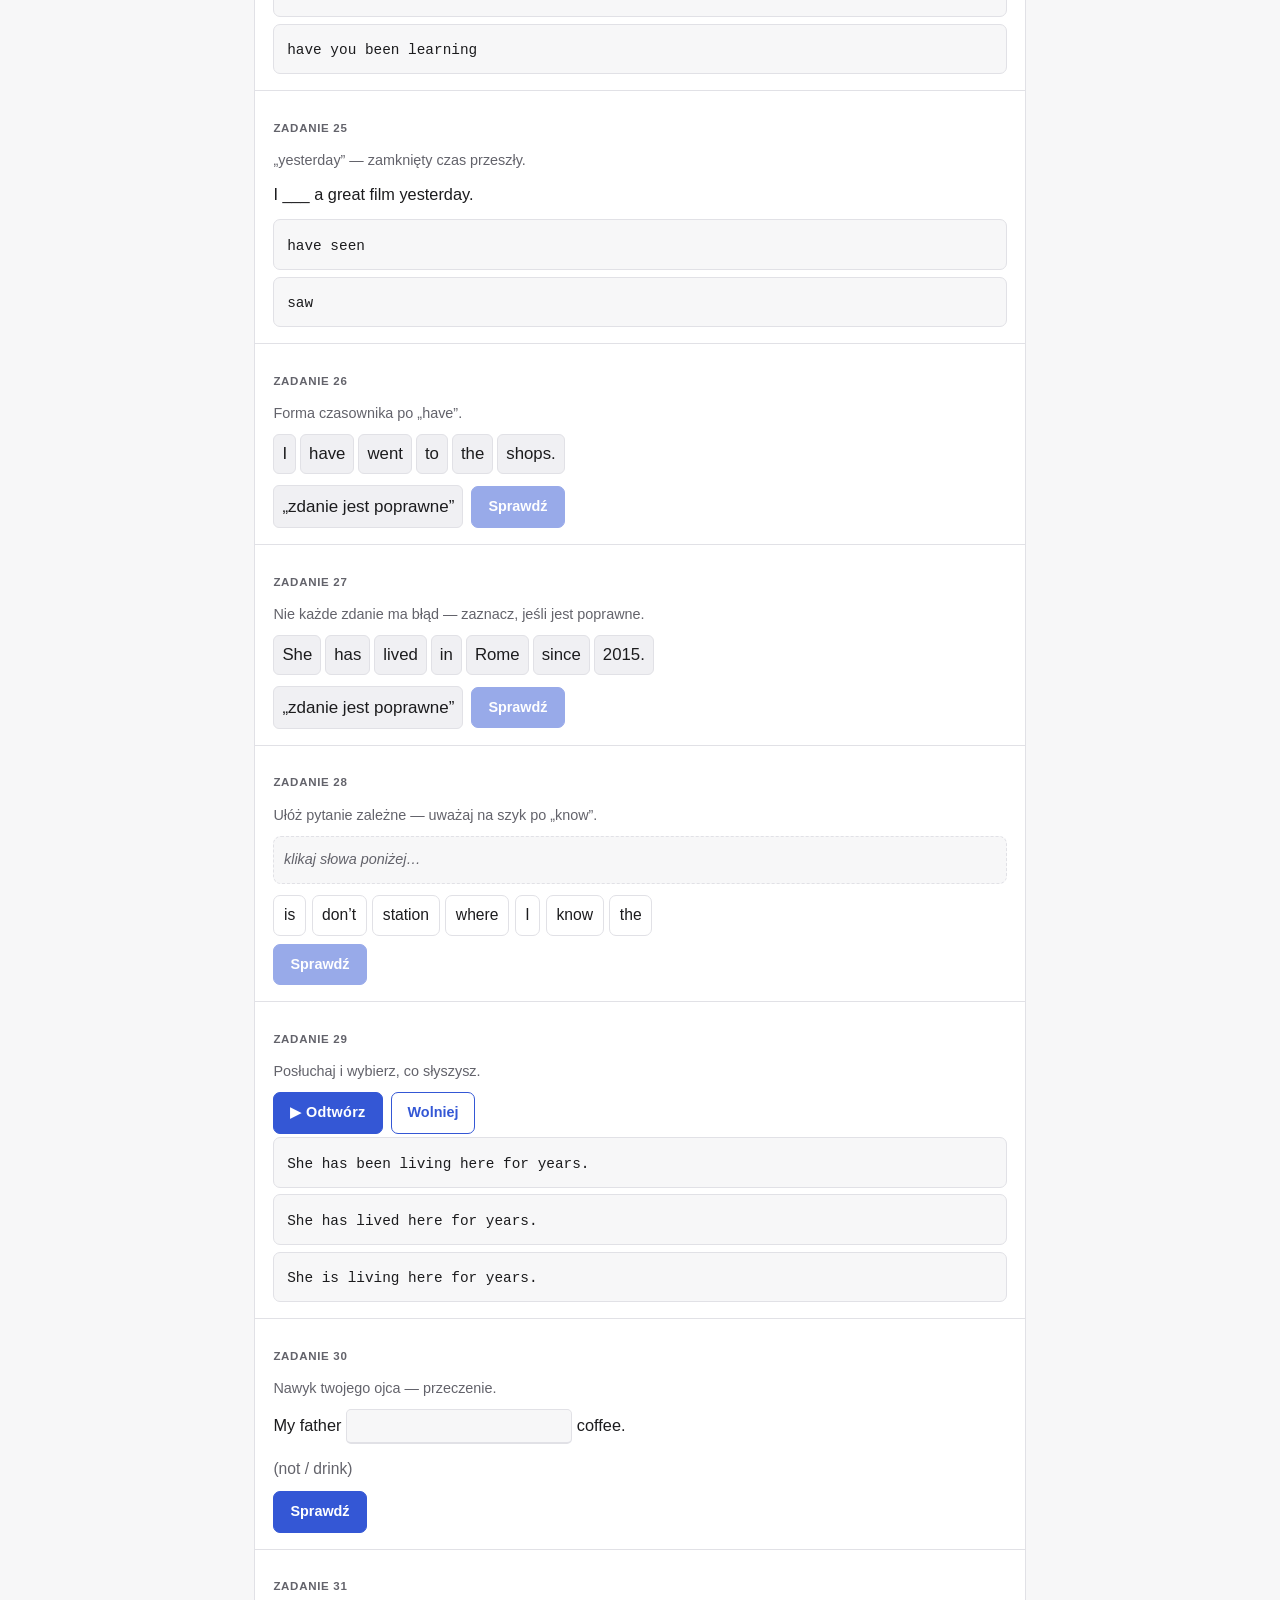
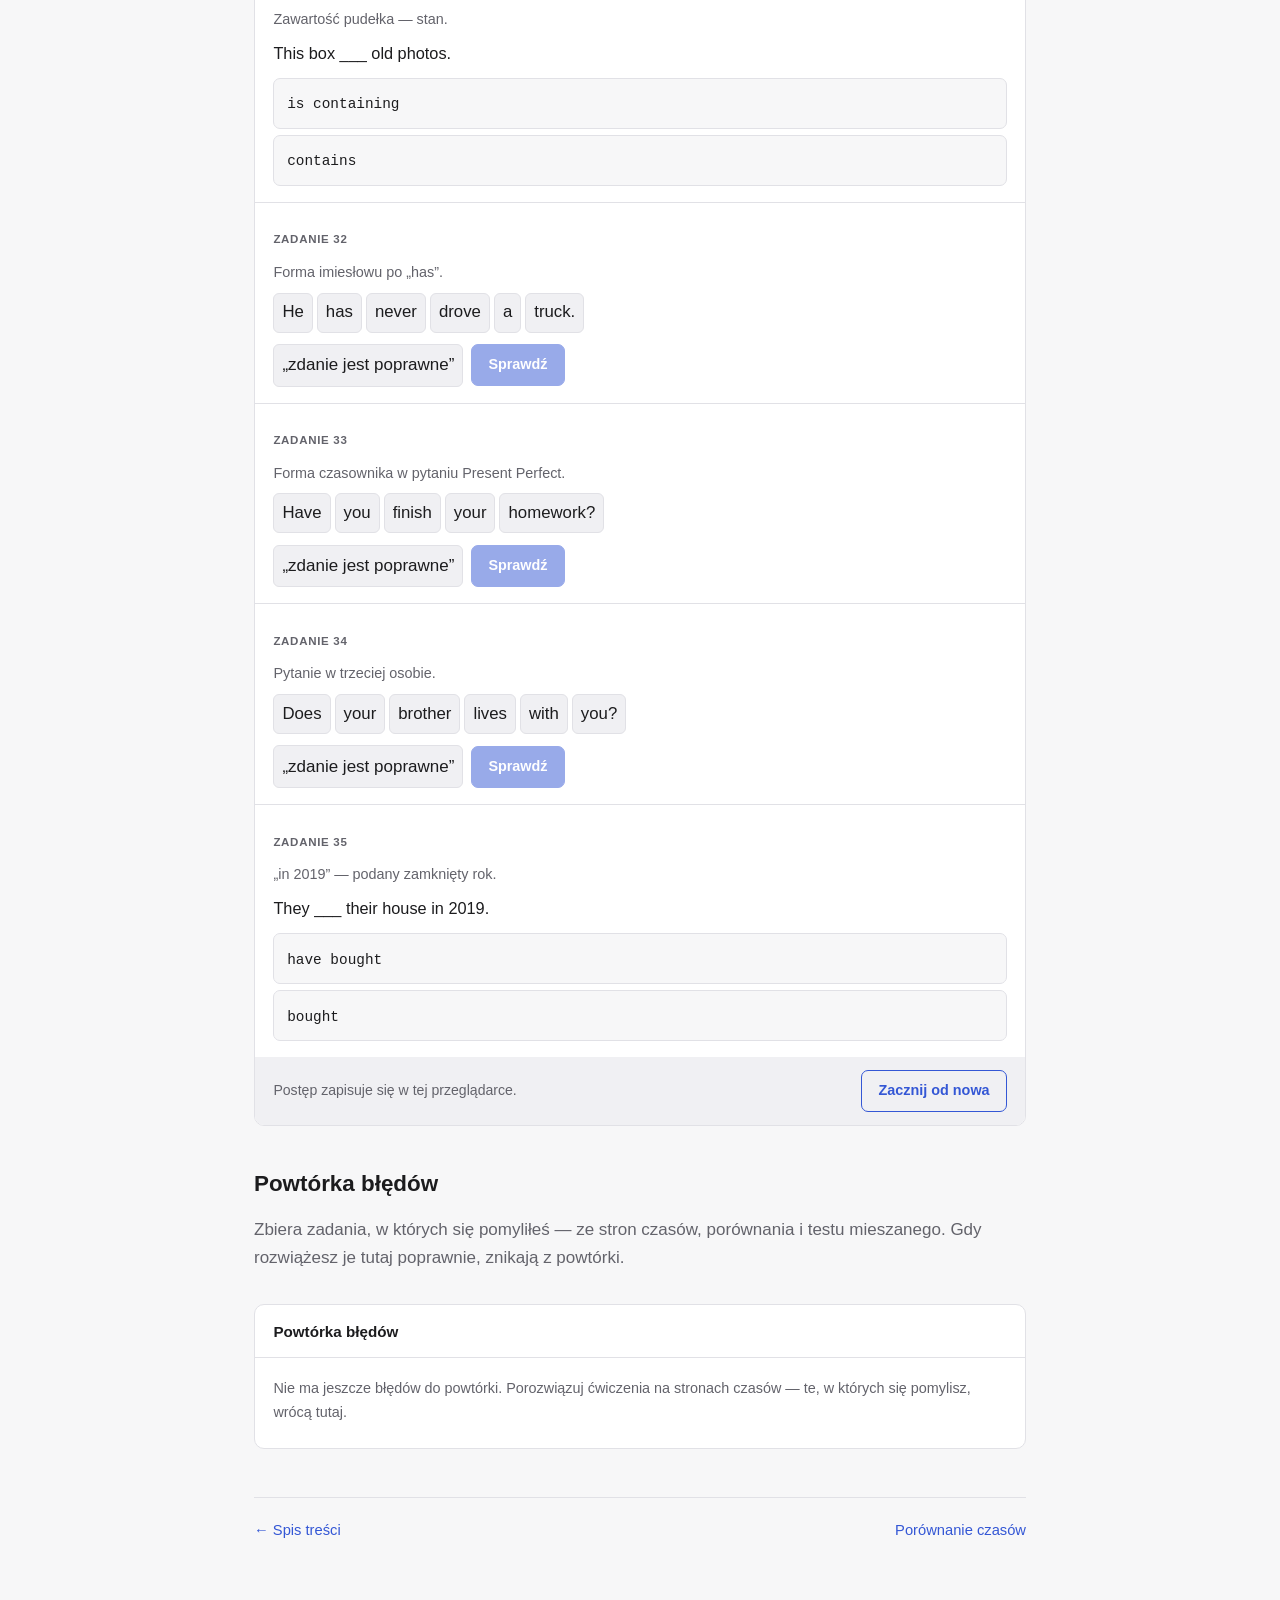
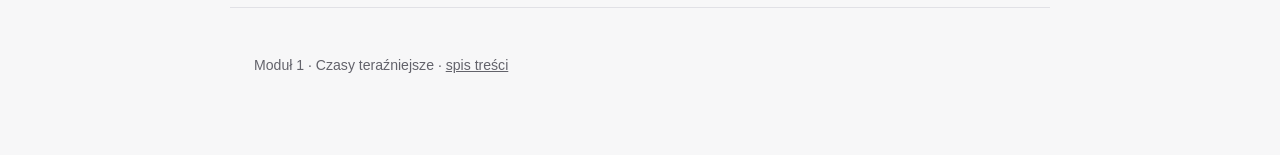
==== commit abdbd59d: "Add 4 exercise types, task bank + mistakes review, reading pages Engine (exercises.js): - new item t" ====
--- a/cwiczenia.html
+++ b/cwiczenia.html
@@ -3,8 +3,8 @@
 <head>
 <meta charset="UTF-8">
 <meta name="viewport" content="width=device-width, initial-scale=1.0">
-<title>Ćwiczenia — English Grammar</title>
-<meta name="description" content="Zestaw mieszany z czterech czasów Present: luki, wybór czasu z kontekstu i wyłapywanie utrwalonych błędów, z wyjaśnieniem po każdej odpowiedzi.">
+<title>Ćwiczenia i powtórka — English Grammar</title>
+<meta name="description" content="Test mieszany ze wszystkich czterech czasów Present (luki, wybór, rozsypanka, transformacja, słuchanie) oraz powtórka błędów zebranych ze wszystkich stron.">
 <link rel="stylesheet" href="assets/css/style.css">
 </head>
 <body>
@@ -15,16 +15,18 @@
     <a href="index.html">Spis treści</a>
     <a href="czasy/porownanie.html">Porównanie czasów</a>
     <a href="cwiczenia.html" aria-current="page">Ćwiczenia</a>
+    <a href="bledy.html">Muzeum błędów</a>
+    <a href="przyklady.html">Bank zdań</a>
   </div>
 </nav>
 
 <header class="hero">
-  <p class="eyebrow">Ćwiczenia</p>
-  <h1>Zestaw mieszany</h1>
+  <p class="eyebrow">Ćwiczenia i powtórka</p>
+  <h1>Trenuj i wracaj do błędów</h1>
   <p class="lead">
-    Wszystkie cztery czasy naraz — bez podpowiedzi, który to. Najpierw
-    rozpoznaj sytuację, potem wybierz formę. Wynik i postęp zapisują się w
-    przeglądarce.
+    Test mieszany ze wszystkich czterech czasów — bez podpowiedzi, który to.
+    Niżej powtórka: wszystkie zadania, w których się pomyliłeś, na dowolnej
+    stronie tego serwisu. Wynik i postęp zapisują się w przeglądarce.
   </p>
 </header>
 
@@ -32,14 +34,25 @@
 
   <h2>Powtórka pojedynczych czasów</h2>
   <div class="card-grid">
-    <a class="card" href="czasy/present-simple.html"><h3>Present Simple</h3><p>Ćwiczenia na tej stronie.</p><span class="card__more">Otwórz →</span></a>
-    <a class="card" href="czasy/present-continuous.html"><h3>Present Continuous</h3><p>Ćwiczenia na tej stronie.</p><span class="card__more">Otwórz →</span></a>
-    <a class="card" href="czasy/present-perfect.html"><h3>Present Perfect</h3><p>Ćwiczenia na tej stronie.</p><span class="card__more">Otwórz →</span></a>
-    <a class="card" href="czasy/present-perfect-continuous.html"><h3>Present Perfect Continuous</h3><p>Ćwiczenia na tej stronie.</p><span class="card__more">Otwórz →</span></a>
+    <a class="card" href="czasy/present-simple.html"><h3>Present Simple</h3><p>Pełny zestaw ćwiczeń na stronie czasu.</p><span class="card__more">Otwórz →</span></a>
+    <a class="card" href="czasy/present-continuous.html"><h3>Present Continuous</h3><p>Pełny zestaw ćwiczeń na stronie czasu.</p><span class="card__more">Otwórz →</span></a>
+    <a class="card" href="czasy/present-perfect.html"><h3>Present Perfect</h3><p>Pełny zestaw ćwiczeń na stronie czasu.</p><span class="card__more">Otwórz →</span></a>
+    <a class="card" href="czasy/present-perfect-continuous.html"><h3>Present Perfect Continuous</h3><p>Pełny zestaw ćwiczeń na stronie czasu.</p><span class="card__more">Otwórz →</span></a>
   </div>
 
   <h2>Test mieszany</h2>
+  <p class="muted">
+    Kontekst po polsku podpowiada sytuację, ale nie nazwę czasu. Sześć typów
+    zadań: luki, wybór, rozsypanka, transformacja, tekst z lukami i słuchanie.
+  </p>
   <div id="ex"></div>
+
+  <h2>Powtórka błędów</h2>
+  <p class="muted">
+    Zbiera zadania, w których się pomyliłeś — ze stron czasów, porównania i
+    testu mieszanego. Gdy rozwiążesz je tutaj poprawnie, znikają z powtórki.
+  </p>
+  <div id="review"></div>
 
   <nav class="site-nav">
     <a href="index.html">← Spis treści</a>
@@ -53,165 +66,24 @@
   <p>Moduł 1 · Czasy teraźniejsze · <a href="index.html">spis treści</a></p>
 </footer>
 
-<script src="assets/js/timeline.js"></script>
 <script src="assets/js/exercises.js"></script>
+<script src="assets/js/data/present.js"></script>
 <script>
 EG.mountExercises(document.getElementById('ex'), {
   id: 'mixed-present',
   title: 'Test mieszany: cztery czasy Present',
-  intro: 'Kontekst po polsku podpowiada sytuację, ale nie nazwę czasu.',
-  items: [
-    {
-      type: 'gap',
-      ctx: 'Nawyk twojego ojca — przeczenie.',
-      q: 'My father ___ coffee.',
-      hint: '(not / drink)',
-      answers: ['doesn’t drink', "doesn't drink", 'does not drink', 'doesnt drink'],
-      why: 'Rutyna, trzecia osoba, przeczenie → doesn’t + bezokolicznik.'
-    },
-    {
-      type: 'choice',
-      ctx: 'Stała umiejętność.',
-      q: 'She ___ three instruments.',
-      options: ['plays', 'is playing'],
-      answer: 0,
-      why: 'Stała cecha, nie czynność w toku → Present Simple.'
-    },
-    {
-      type: 'error',
-      ctx: 'Czasownik be przy „we”.',
-      sentence: 'We is having dinner now.',
-      wrongIndex: 1,
-      fix: 'are',
-      why: 'we → are. („have dinner” = jeść — tu forma continuous jest w porządku.)'
-    },
-    {
-      type: 'gap',
-      ctx: 'Powód, dla którego masz być cicho — teraz.',
-      q: 'Be quiet, the baby ___.',
-      hint: '(sleep)',
-      answers: ['is sleeping', "'s sleeping", 's sleeping'],
-      why: 'Czynność w tej chwili → am/is/are + -ing.'
-    },
-    {
-      type: 'choice',
-      ctx: 'Bilety już kupione — plan ustalony.',
-      q: 'We ___ to Rome next weekend.',
-      options: ['go', 'are going', 'have gone'],
-      answer: 1,
-      why: 'Ustalony plan na najbliższą przyszłość → Present Continuous.'
-    },
-    {
-      type: 'choice',
-      ctx: 'Zawartość pudełka — stan.',
-      q: 'This box ___ old photos.',
-      options: ['is containing', 'contains'],
-      answer: 1,
-      why: '„contain” to czasownik stanowy — nigdy w formie -ing.'
-    },
-    {
-      type: 'error',
-      ctx: 'Pytanie w trzeciej osobie.',
-      sentence: 'Does your brother lives with you?',
-      wrongIndex: 3,
-      fix: 'live',
-      why: 'Po „Does” czasownik główny wraca do bezokolicznika bez -s.'
-    },
-    {
-      type: 'choice',
-      ctx: 'Najlepsza książka w twoim życiu — doświadczenie bez daty.',
-      q: 'That’s the best book I ___.',
-      options: ['read', 'have ever read'],
-      answer: 1,
-      why: 'Po konstrukcji „the best … (that) I …” z doświadczeniem życiowym → Present Perfect.'
-    },
-    {
-      type: 'choice',
-      ctx: '„in 2019” — podany zamknięty rok.',
-      q: 'They ___ their house in 2019.',
-      options: ['have bought', 'bought'],
-      answer: 1,
-      why: 'Określony moment w przeszłości → Past Simple.'
-    },
-    {
-      type: 'gap',
-      ctx: 'Skutek teraz: nie możesz do nikogo zadzwonić.',
-      q: 'I ___ my phone.',
-      hint: '(lose)',
-      answers: ['have lost', "'ve lost", 've lost'],
-      why: 'Liczy się skutek w tej chwili → Present Perfect. lose → lost (trzecia forma).'
-    },
-    {
-      type: 'error',
-      ctx: 'Forma imiesłowu po „has”.',
-      sentence: 'He has never drove a truck.',
-      wrongIndex: 3,
-      fix: 'driven',
-      why: 'drive → drove → driven. Po „has” trzecia forma: driven.'
-    },
-    {
-      type: 'error',
-      ctx: 'Forma czasownika w pytaniu Present Perfect.',
-      sentence: 'Have you finish your homework?',
-      wrongIndex: 2,
-      fix: 'finished',
-      why: 'Have + you + trzecia forma. „Have you finished…?”'
-    },
-    {
-      type: 'choice',
-      ctx: 'Zmęczenie teraz po długiej czynności przez cały tydzień.',
-      q: 'I’m tired because I ___ hard all week.',
-      options: ['have worked', 'have been working'],
-      answer: 1,
-      why: 'Nacisk na proces i długość + świeży skutek → Present Perfect Continuous.'
-    },
-    {
-      type: 'gap',
-      ctx: 'Pracuje tu od maja, nadal. (obie formy są tu naturalne)',
-      q: 'She ___ here since May.',
-      hint: '(work)',
-      answers: ['has been working', "'s been working", 's been working', 'has worked', "'s worked", 's worked'],
-      why: 'Z „work/live/study” + since obie formy są równoważne. Perfect Continuous podkreśla długość.'
-    },
-    {
-      type: 'error',
-      ctx: 'Forma czasownika po „been”.',
-      sentence: 'I have been wait for an hour.',
-      wrongIndex: 3,
-      fix: 'waiting',
-      why: 'have + been + -ing. „I have been waiting for an hour.”'
-    },
-    {
-      type: 'error',
-      ctx: '„od” + liczba — dobierz przyimek.',
-      sentence: 'She has been studying English since three years.',
-      wrongIndex: 5,
-      fix: 'for',
-      why: 'for + długość (for three years), since + punkt startu (since 2021).'
-    },
-    {
-      type: 'choice',
-      ctx: 'Słyszysz to w tej chwili.',
-      q: 'Listen! Someone ___ the piano.',
-      options: ['plays', 'is playing'],
-      answer: 1,
-      why: 'Czynność słyszana teraz → Present Continuous.'
-    },
-    {
-      type: 'error',
-      ctx: 'Nie każde zdanie ma błąd — zaznacz, jeśli jest poprawne.',
-      sentence: 'She has lived in Rome since 2015.',
-      wrongIndex: -1,
-      why: 'Poprawne: Present Perfect z „since” dla stanu, który zaczął się w przeszłości i trwa do teraz.'
-    },
-    {
-      type: 'contrast',
-      a: { sentence: 'I’ve been reading about it.', meaning: 'O samej czynności — zajmowałem się tym, może wciąż.' },
-      b: { sentence: 'I’ve read about it.', meaning: 'Skończone — wiem to, mam wiedzę.' },
-      labels: ['Perfect Continuous', 'Perfect Simple']
-    }
-  ]
+  intro: 'Najpierw rozpoznaj sytuację, potem wybierz formę.',
+  items: EG.bankPick([
+    'ps-03', 'ps-09', 'ps-10', 'ps-11', 'ps-14', 'ps-16',
+    'pc-05', 'pc-07', 'pc-09', 'pc-12', 'pc-13', 'pc-14',
+    'pp-02', 'pp-07', 'pp-09', 'pp-13', 'pp-15', 'pp-16',
+    'ppc-05', 'ppc-07', 'ppc-09', 'ppc-11', 'ppc-13', 'ppc-14',
+    'mix-04', 'mix-08', 'mix-10', 'mix-11', 'mix-13', 'mix-15',
+    'mix-16', 'mix-17', 'mix-18', 'mix-19', 'mix-20'
+  ])
 });
+
+EG.mountReview(document.getElementById('review'), { title: 'Powtórka błędów' });
 </script>
 
 </body>
--- a/assets/css/style.css
+++ b/assets/css/style.css
@@ -66,12 +66,20 @@
   line-height: 1.65;
   font-size: 17px;
   -webkit-text-size-adjust: 100%;
+  -webkit-tap-highlight-color: transparent;
+  overflow-wrap: break-word;
 }
 
 a { color: var(--accent); }
 a:hover { text-decoration: underline; }
 
 h1, h2, h3 { line-height: 1.25; }
+
+/* Nagłówki nie chowają się pod przyklejoną nawigacją po kliknięciu w kotwicę. */
+:where(h1, h2, h3, [id]) { scroll-margin-top: 4.5rem; }
+
+/* Długie angielskie ciągi (zdania mono, przykłady) nie rozpychają layoutu. */
+[lang="en"] { overflow-wrap: anywhere; }
 
 code {
   background: var(--code-bg);
@@ -387,7 +395,8 @@
   color: var(--text-muted);
   font: inherit;
   font-size: 0.85rem;
-  padding: 0.4rem 0.85rem;
+  padding: 0.45rem 0.85rem;
+  min-height: 38px;
   cursor: pointer;
   line-height: 1.4;
 }
@@ -404,6 +413,9 @@
   outline: 2px solid var(--accent);
   outline-offset: -2px;
 }
+
+/* Wariant przełącznika osi czasu — większe pola dotykowe */
+.seg--wrap button { min-height: 40px; text-align: center; }
 
 /* ---------- Timeline widget ---------- */
 .timeline {
@@ -454,17 +466,18 @@
   font-size: 0.9rem;
 }
 
-/* SVG primitives, themed */
+/* SVG primitives, themed. viewBox jest ~1:1 do px (patrz timeline.js), więc
+   te rozmiary to realne piksele na każdym ekranie. */
 .tl-axis { stroke: var(--text-muted); stroke-width: 2; }
 .tl-now { stroke: var(--text); stroke-width: 1.5; stroke-dasharray: 4 4; }
-.tl-label { fill: var(--text-muted); font-size: 12px; font-weight: 700; letter-spacing: 0.04em; }
-.tl-now-label { fill: var(--text); font-size: 12px; font-weight: 700; }
+.tl-label { fill: var(--text-muted); font-size: 13px; font-weight: 700; letter-spacing: 0.03em; }
+.tl-now-label { fill: var(--text); font-size: 13px; font-weight: 700; }
 .tl-mark { fill: var(--accent); }
 .tl-mark-stroke { stroke: var(--accent); fill: none; stroke-width: 3; }
 .tl-band { fill: var(--accent); opacity: 0.16; }
 .tl-band-edge { stroke: var(--accent); stroke-width: 2; fill: none; }
 .tl-ghost { fill: var(--accent); opacity: 0.45; }
-.tl-hint { fill: var(--text-muted); font-size: 11px; font-style: italic; }
+.tl-hint { fill: var(--text-muted); font-size: 12px; font-style: italic; }
 
 .tl-art { transition: opacity 0.18s ease; }
 
@@ -560,7 +573,8 @@
   appearance: none;
   text-align: left;
   font: inherit;
-  padding: 0.5rem 0.75rem;
+  padding: 0.65rem 0.8rem;
+  min-height: 44px;
   border: 1px solid var(--border);
   border-radius: 7px;
   background: var(--bg);
@@ -580,17 +594,21 @@
 
 /* clickable tokens (error) */
 .ex-tokens {
-  margin: 0.2rem 0 0.6rem;
+  margin: 0.3rem 0 0.7rem;
   font-size: 1.05rem;
-  line-height: 2;
+  line-height: 1;
+  display: flex;
+  flex-wrap: wrap;
+  gap: 0.3rem 0.25rem;
 }
 
 .ex-token {
   appearance: none;
   font: inherit;
-  border: 1px solid transparent;
-  border-radius: 5px;
-  padding: 0.1rem 0.3rem;
+  border: 1px solid var(--border);
+  border-radius: 6px;
+  padding: 0.4rem 0.5rem;
+  min-height: 40px;
   background: var(--bg-sunken);
   color: var(--text);
   cursor: pointer;
@@ -616,7 +634,8 @@
   font: inherit;
   font-size: 0.9rem;
   font-weight: 600;
-  padding: 0.4rem 0.9rem;
+  padding: 0.5rem 1rem;
+  min-height: 40px;
   border: 1px solid var(--accent);
   border-radius: 7px;
   background: var(--accent);
@@ -667,6 +686,69 @@
 }
 
 .ex-foot p { margin: 0; font-size: 0.88rem; color: var(--text-muted); }
+
+/* wider text input (transform / listen) */
+.ex-blank--wide { min-width: 16rem; width: 100%; max-width: 30rem; }
+
+/* ---------- Order (rozsypanka) ---------- */
+.answer-line {
+  min-height: 3rem;
+  margin: 0.2rem 0 0.7rem;
+  padding: 0.55rem 0.6rem;
+  border: 1px dashed var(--border);
+  border-radius: 8px;
+  background: var(--bg);
+  display: flex;
+  flex-wrap: wrap;
+  gap: 0.3rem;
+  align-items: center;
+}
+.answer-line.is-correct { border-style: solid; border-color: var(--good); background: var(--good-soft); }
+.answer-line.is-wrong { border-style: solid; border-color: var(--bad); background: var(--bad-soft); }
+.answer-line__ph { color: var(--text-muted); font-size: 0.9rem; font-style: italic; }
+
+.chips {
+  display: flex;
+  flex-wrap: wrap;
+  gap: 0.35rem;
+  margin-bottom: 0.3rem;
+}
+.chip {
+  appearance: none;
+  font: inherit;
+  font-size: 0.98rem;
+  padding: 0.4rem 0.6rem;
+  min-height: 40px;
+  border: 1px solid var(--border);
+  border-radius: 7px;
+  background: var(--bg-elevated);
+  color: var(--text);
+  cursor: pointer;
+}
+.chip:hover:not(:disabled) { border-color: var(--accent); }
+.chip:focus-visible { outline: 2px solid var(--accent); outline-offset: 1px; }
+.chip.is-used { opacity: 0.25; }
+.chip:disabled { cursor: default; }
+.chip--placed {
+  background: var(--accent-soft);
+  border-color: var(--accent);
+  color: var(--accent);
+}
+
+/* ---------- Cloze (tekst z lukami) ---------- */
+.cloze { line-height: 2.2; }
+.cloze__blank {
+  display: inline-block;
+  width: 8rem;
+  min-width: 0;
+  margin: 0 0.1rem;
+  vertical-align: baseline;
+}
+.cloze__blank.is-correct { border-color: var(--good); background: var(--good-soft); }
+.cloze__blank.is-wrong { border-color: var(--bad); background: var(--bad-soft); }
+
+/* ---------- Listen (synteza mowy) ---------- */
+.speak-btn { letter-spacing: 0.02em; }
 
 /* ---------- Contrast pair widget ---------- */
 .contrast {
@@ -723,6 +805,244 @@
 
 footer a { color: var(--text-muted); }
 
+/* ---------- Filtrowana lista (Muzeum błędów, Bank zdań) ---------- */
+.filterbar {
+  display: flex;
+  flex-wrap: wrap;
+  gap: 0.75rem 1.25rem;
+  align-items: flex-start;
+  margin: 1.25rem 0 0.75rem;
+}
+
+.filter-group {
+  display: flex;
+  flex-wrap: wrap;
+  gap: 0.35rem;
+  align-items: center;
+}
+
+.filter-group__label {
+  font-size: 0.72rem;
+  text-transform: uppercase;
+  letter-spacing: 0.06em;
+  color: var(--text-muted);
+  font-weight: 700;
+  margin-right: 0.15rem;
+}
+
+.filter-chip {
+  appearance: none;
+  font: inherit;
+  font-size: 0.82rem;
+  padding: 0.35rem 0.7rem;
+  min-height: 34px;
+  border: 1px solid var(--border);
+  border-radius: 999px;
+  background: var(--bg-elevated);
+  color: var(--text-muted);
+  cursor: pointer;
+}
+.filter-chip:hover { color: var(--text); }
+.filter-chip:focus-visible { outline: 2px solid var(--accent); outline-offset: 1px; }
+.filter-chip.is-active {
+  background: var(--accent);
+  border-color: var(--accent);
+  color: #fff;
+}
+
+.filter-search {
+  flex: 1 1 12rem;
+  font: inherit;
+  font-size: 0.9rem;
+  padding: 0.4rem 0.7rem;
+  min-height: 34px;
+  border: 1px solid var(--border);
+  border-radius: 8px;
+  background: var(--bg);
+  color: var(--text);
+}
+.filter-search:focus-visible { outline: 2px solid var(--accent); outline-offset: 1px; }
+
+.listing__count {
+  font-size: 0.82rem;
+  color: var(--text-muted);
+  margin: 0 0 1rem;
+  font-variant-numeric: tabular-nums;
+}
+
+.listing__empty {
+  color: var(--text-muted);
+  font-style: italic;
+  padding: 1.5rem 0;
+}
+
+/* Muzeum błędów */
+.museum { display: flex; flex-direction: column; gap: 0.9rem; }
+.museum__row {
+  border: 1px solid var(--border);
+  border-left: 4px solid var(--warn);
+  border-radius: var(--radius);
+  background: var(--bg-elevated);
+  padding: 0.85rem 1rem;
+}
+.museum__cat {
+  font-size: 0.68rem;
+  text-transform: uppercase;
+  letter-spacing: 0.05em;
+  color: var(--warn);
+  font-weight: 700;
+  margin: 0 0 0.4rem;
+}
+.museum__row .bad { display: block; margin-bottom: 0.15rem; }
+.museum__row .good { display: block; margin-bottom: 0.4rem; }
+.museum__why { margin: 0; font-size: 0.9rem; color: var(--text-muted); }
+
+/* Bank zdań */
+.bank { display: flex; flex-direction: column; }
+.bank__row {
+  padding: 0.7rem 0;
+  border-bottom: 1px solid var(--border);
+}
+.bank__row:last-child { border-bottom: 0; }
+.bank__en {
+  margin: 0;
+  font-family: "SF Mono", Menlo, Consolas, monospace;
+  font-size: 0.95rem;
+}
+.bank__pl { margin: 0.15rem 0 0; font-size: 0.9rem; color: var(--text-muted); }
+.bank__tag {
+  display: inline-block;
+  font-size: 0.66rem;
+  text-transform: uppercase;
+  letter-spacing: 0.04em;
+  color: var(--accent);
+  background: var(--accent-soft);
+  border-radius: 999px;
+  padding: 0.05rem 0.5rem;
+  margin-top: 0.3rem;
+}
+
+/* ---------- Form tables: układ kafelkowy na wąskich ekranach ---------- */
+@media (max-width: 620px) {
+  .form-table { overflow-x: visible; }
+  .form-table table { min-width: 0; }
+
+  .form-table thead {
+    position: absolute;
+    width: 1px; height: 1px;
+    overflow: hidden;
+    clip: rect(0 0 0 0);
+    white-space: nowrap;
+  }
+
+  .form-table tbody, .form-table tr, .form-table th, .form-table td { display: block; }
+
+  .form-table tbody tr {
+    border-bottom: 1px solid var(--border);
+    padding: 0.55rem 0;
+  }
+  .form-table tbody tr:last-child { border-bottom: 0; }
+
+  .form-table tbody tr > th:first-child {
+    border: 0;
+    padding: 0.1rem 0.9rem 0.4rem;
+    font-size: 0.72rem;
+    text-transform: uppercase;
+    letter-spacing: 0.06em;
+    color: var(--text-muted);
+    background: transparent;
+  }
+
+  .form-table td {
+    border: 0;
+    padding: 0.15rem 0.9rem;
+  }
+
+  .form-table td[data-col]:not([data-col=""])::before {
+    content: attr(data-col);
+    display: block;
+    font-family: -apple-system, "Segoe UI", Roboto, sans-serif;
+    font-size: 0.66rem;
+    text-transform: uppercase;
+    letter-spacing: 0.04em;
+    color: var(--text-muted);
+    margin: 0.25rem 0 0.05rem;
+  }
+}
+
+/* ---------- Ogólne dopasowanie do telefonu ---------- */
+@media (max-width: 600px) {
+  body { font-size: 16px; }
+
+  .topnav { padding: 0.7rem 1rem; gap: 0.5rem 1rem; }
+  .topnav__links { gap: 0.5rem 1rem; }
+  .topnav__links a { padding: 0.25rem 0; }
+
+  .hero { padding: 1.75rem 1.1rem 0.75rem; }
+  .hero h1 { font-size: 1.55rem; }
+  .lead { font-size: 1.02rem; }
+
+  .page { padding: 0.5rem 1.1rem 3rem; }
+  .page h2 { font-size: 1.22rem; margin-top: 2.25rem; }
+  .page h3 { font-size: 1.02rem; }
+
+  footer { padding: 1.5rem 1.1rem 3rem; }
+
+  .card { padding: 1rem; }
+  .card-grid { gap: 0.8rem; }
+
+  .rule, .pitfall { padding: 0.8rem 0.9rem; margin: 1.2rem 0; }
+
+  .eg { padding: 0.65rem 0.8rem; }
+
+  /* Widgety: mniejszy wewnętrzny margines, pasek nagłówka w pionie */
+  .timeline, .exercise, .contrast { margin-left: 0; margin-right: 0; }
+  .timeline__bar { flex-direction: column; align-items: stretch; gap: 0.6rem; padding: 0.7rem 0.9rem; }
+  .timeline__stage { padding: 0.4rem 0.5rem 0; }
+  .timeline__caption { padding: 0.75rem 0.9rem 0.9rem; }
+
+  /* Przełącznik czasów: pełna szerokość, 2×2 */
+  .seg--wrap { display: flex; width: 100%; flex-wrap: wrap; }
+  .seg--wrap button { flex: 1 1 42%; }
+  .seg--wrap button:nth-child(n + 3) { border-top: 1px solid var(--border); }
+
+  .exercise__head { padding: 0.75rem 0.9rem; }
+  .ex-item { padding: 0.9rem 0.9rem; }
+  .ex-foot { padding: 0.75rem 0.9rem; }
+  .contrast { padding: 0.9rem; }
+  .contrast__sentence { font-size: 1rem; }
+
+  /* Luka w zdaniu: własny wiersz, pełna szerokość — nie rozpycha linii */
+  .ex-blank:not(.cloze__blank) {
+    display: block;
+    width: 100%;
+    min-width: 0;
+    margin-top: 0.4rem;
+    padding: 0.5rem 0.6rem;
+  }
+  .ex-blank--wide { max-width: none; }
+
+  .ex-q { font-size: 1rem; }
+
+  /* Cloze: luki zostają w linii, ale trochę węższe */
+  .cloze { line-height: 2.4; }
+  .cloze__blank { width: 6.5rem; padding: 0.3rem 0.4rem; }
+
+  /* Rozsypanka: klocki i linia odpowiedzi na pełną szerokość kontenera */
+  .chip { font-size: 0.94rem; }
+  .answer-line { min-height: 2.8rem; }
+
+  /* Filtry: etykieta grupy nad chipami, pole szukania na pełną szerokość */
+  .filterbar { gap: 0.6rem 0.9rem; }
+  .filter-group { width: 100%; }
+  .filter-search { flex-basis: 100%; }
+
+  /* Nawigacja prev/next: jedna kolumna, duże pola dotykowe */
+  .site-nav { gap: 0.5rem; }
+  .site-nav a { display: block; padding: 0.35rem 0; }
+  .site-nav .site-nav__spacer { display: none; }
+}
+
 /* ---------- Reduced motion ---------- */
 @media (prefers-reduced-motion: reduce) {
   html { scroll-behavior: auto; }
